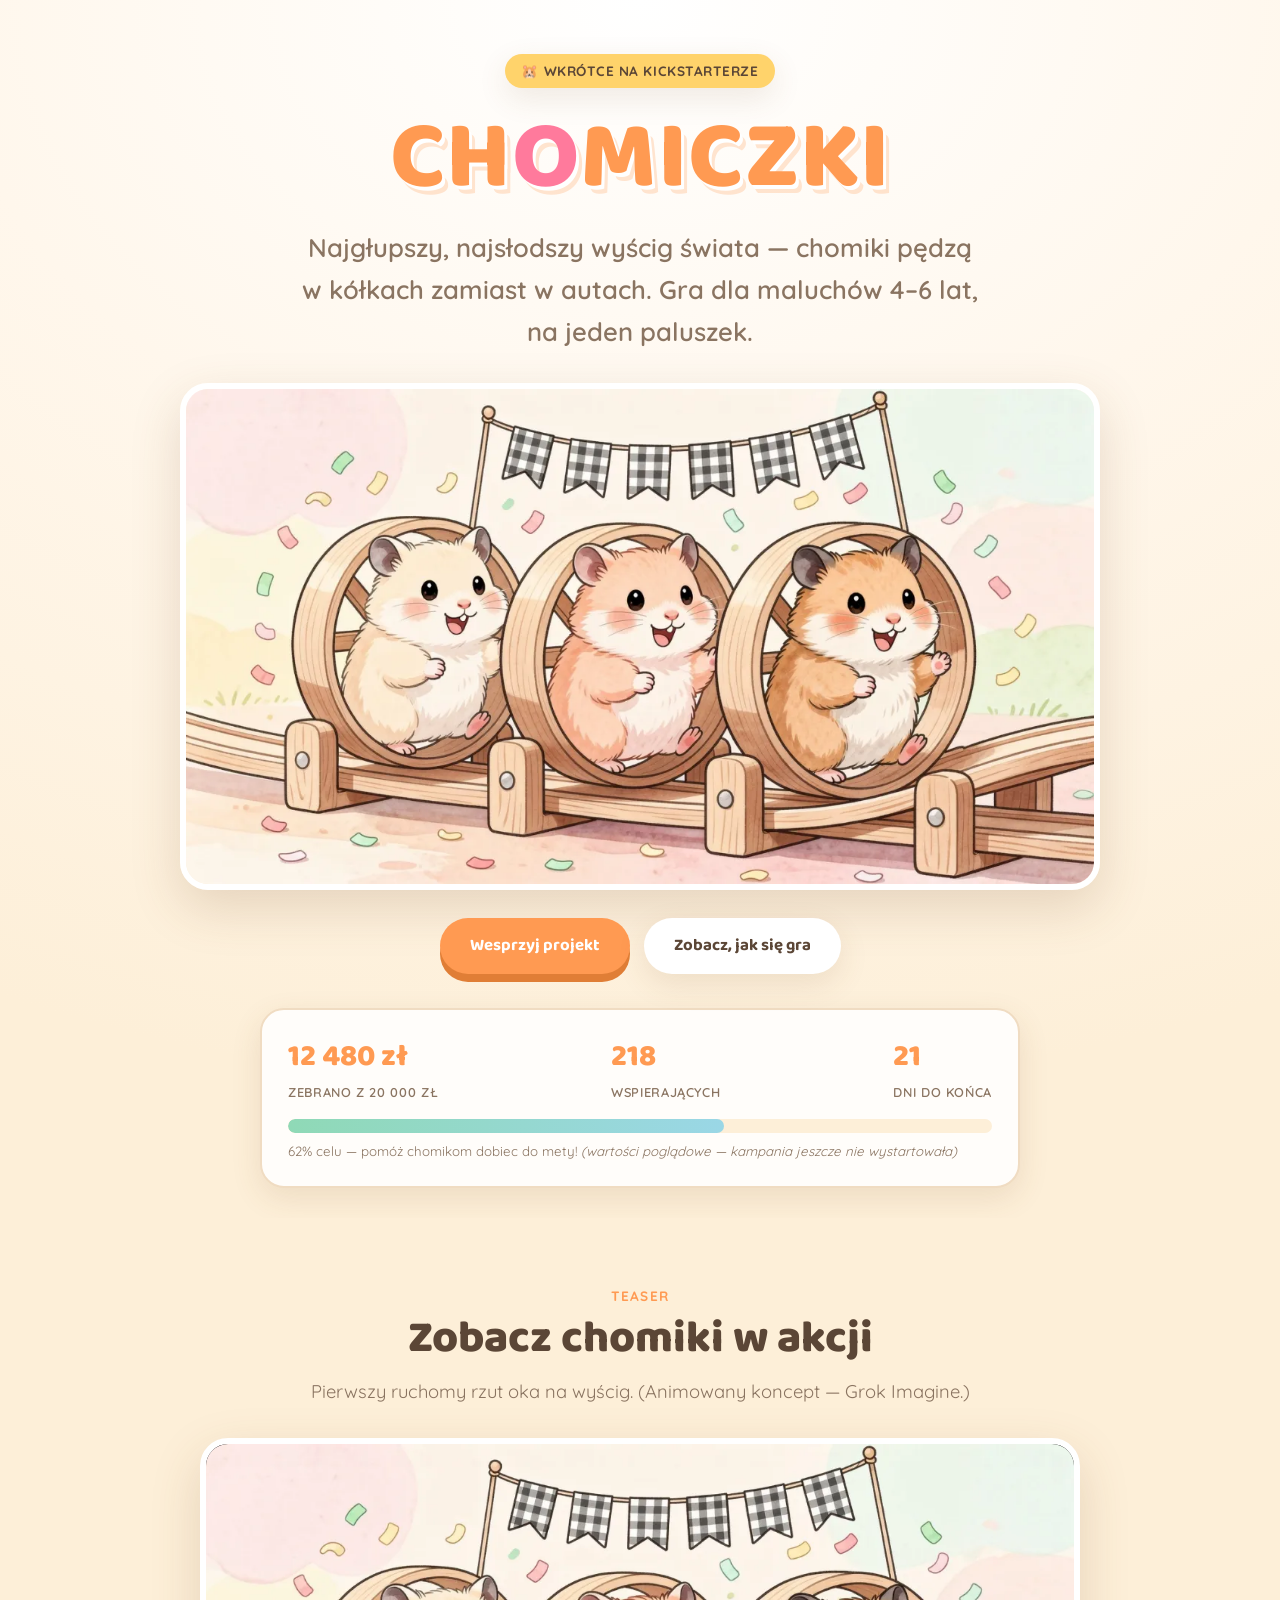
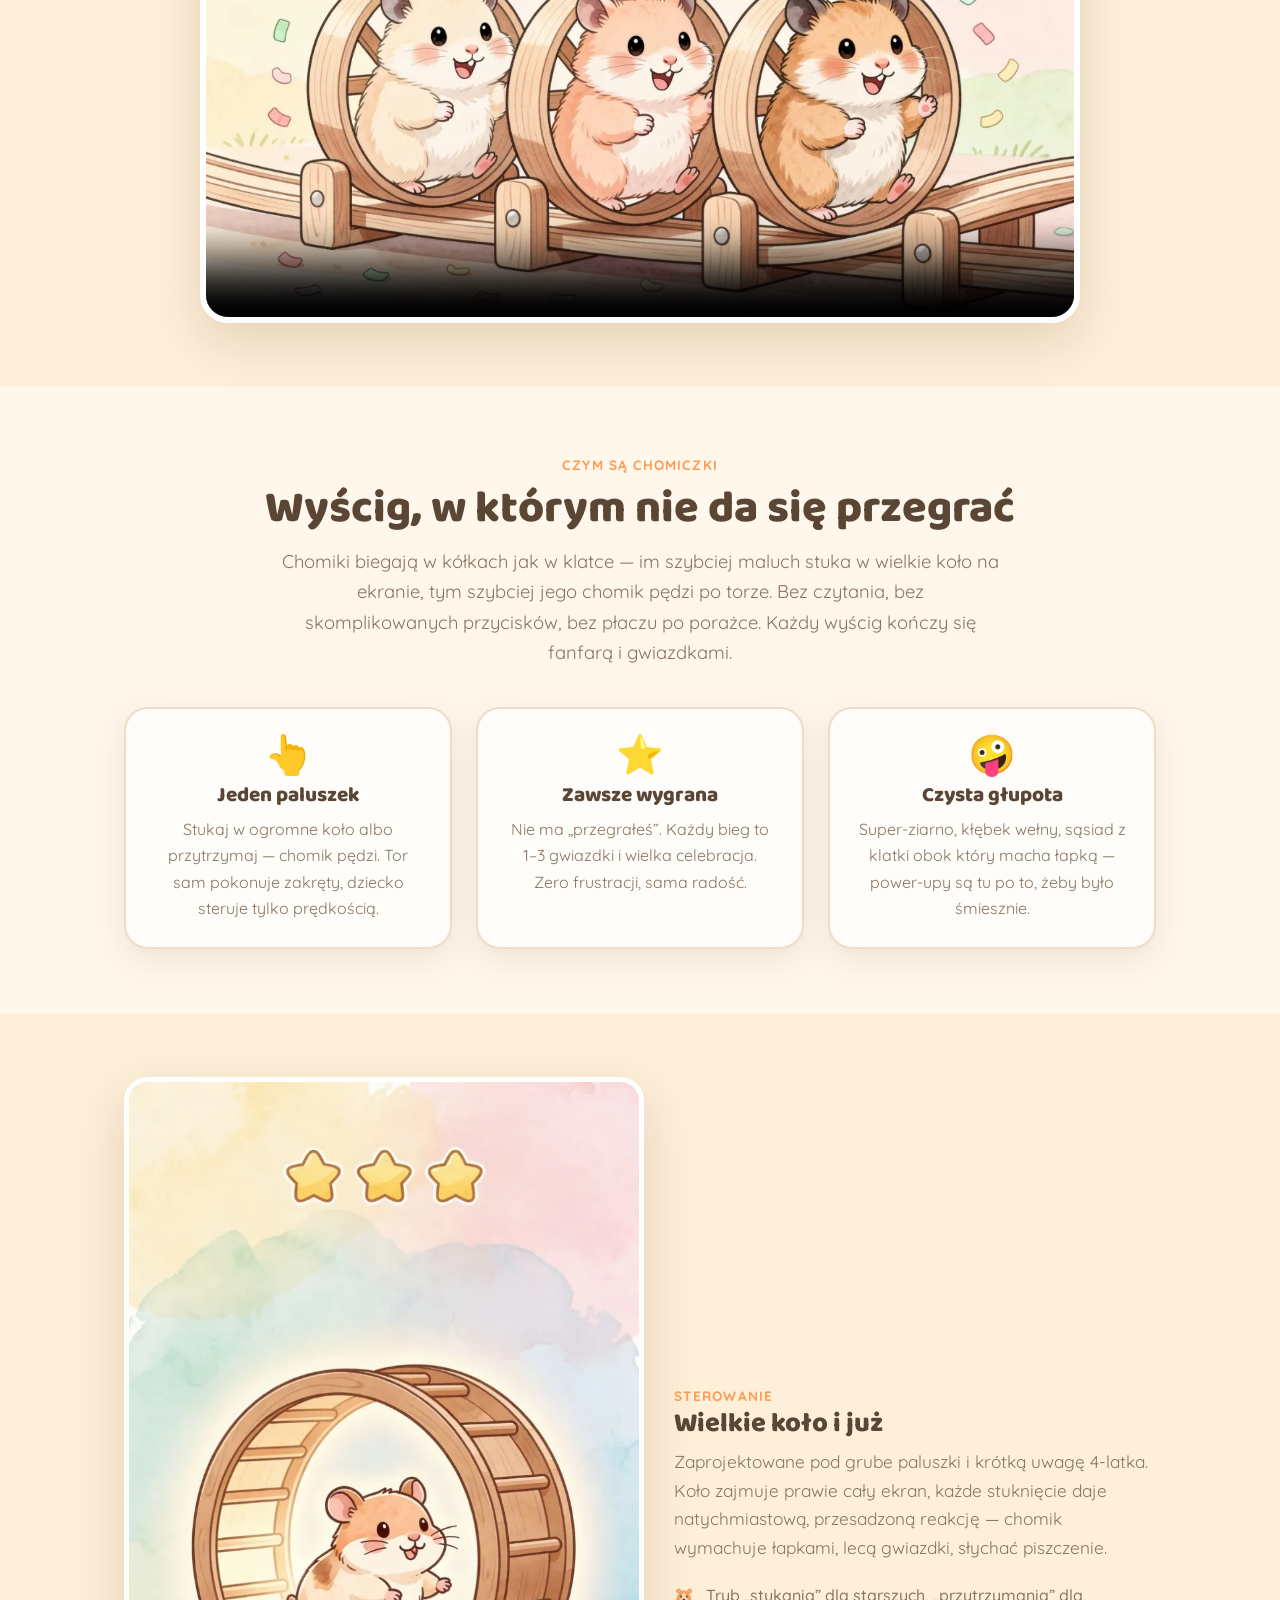
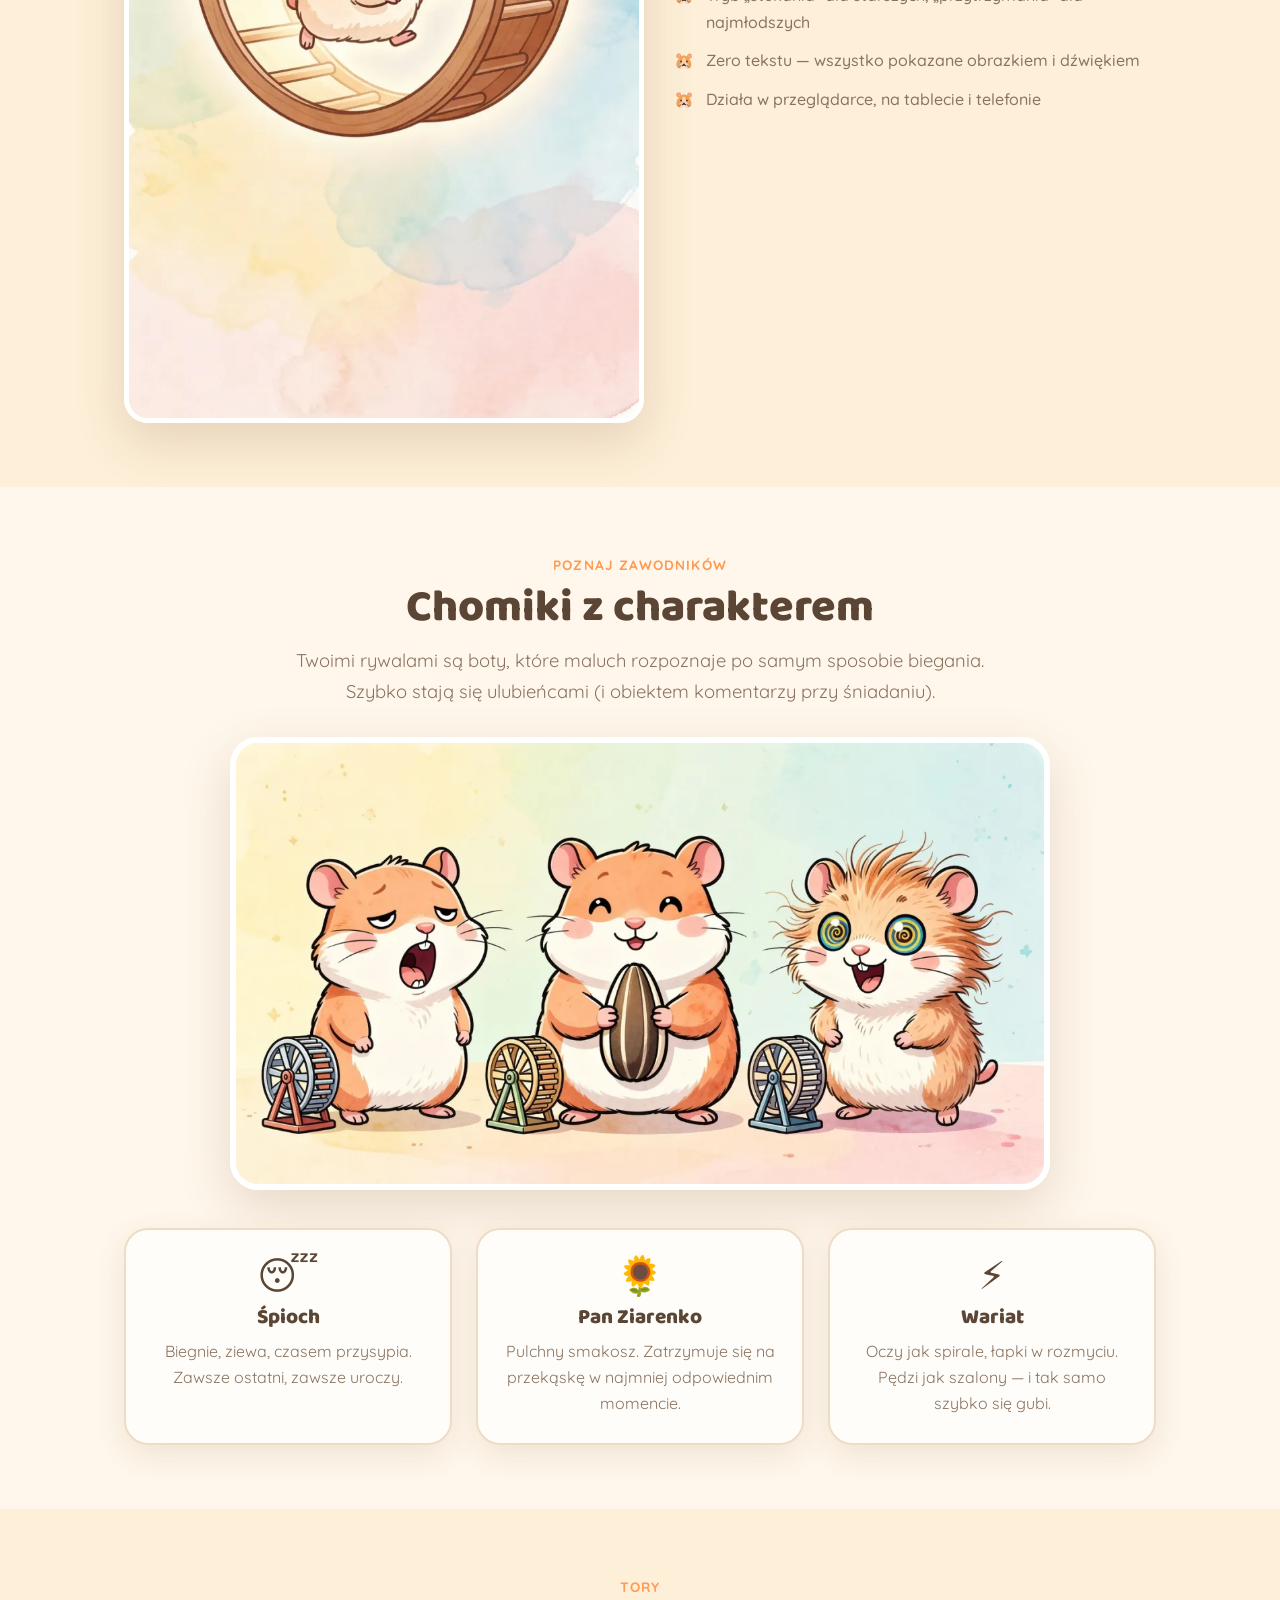
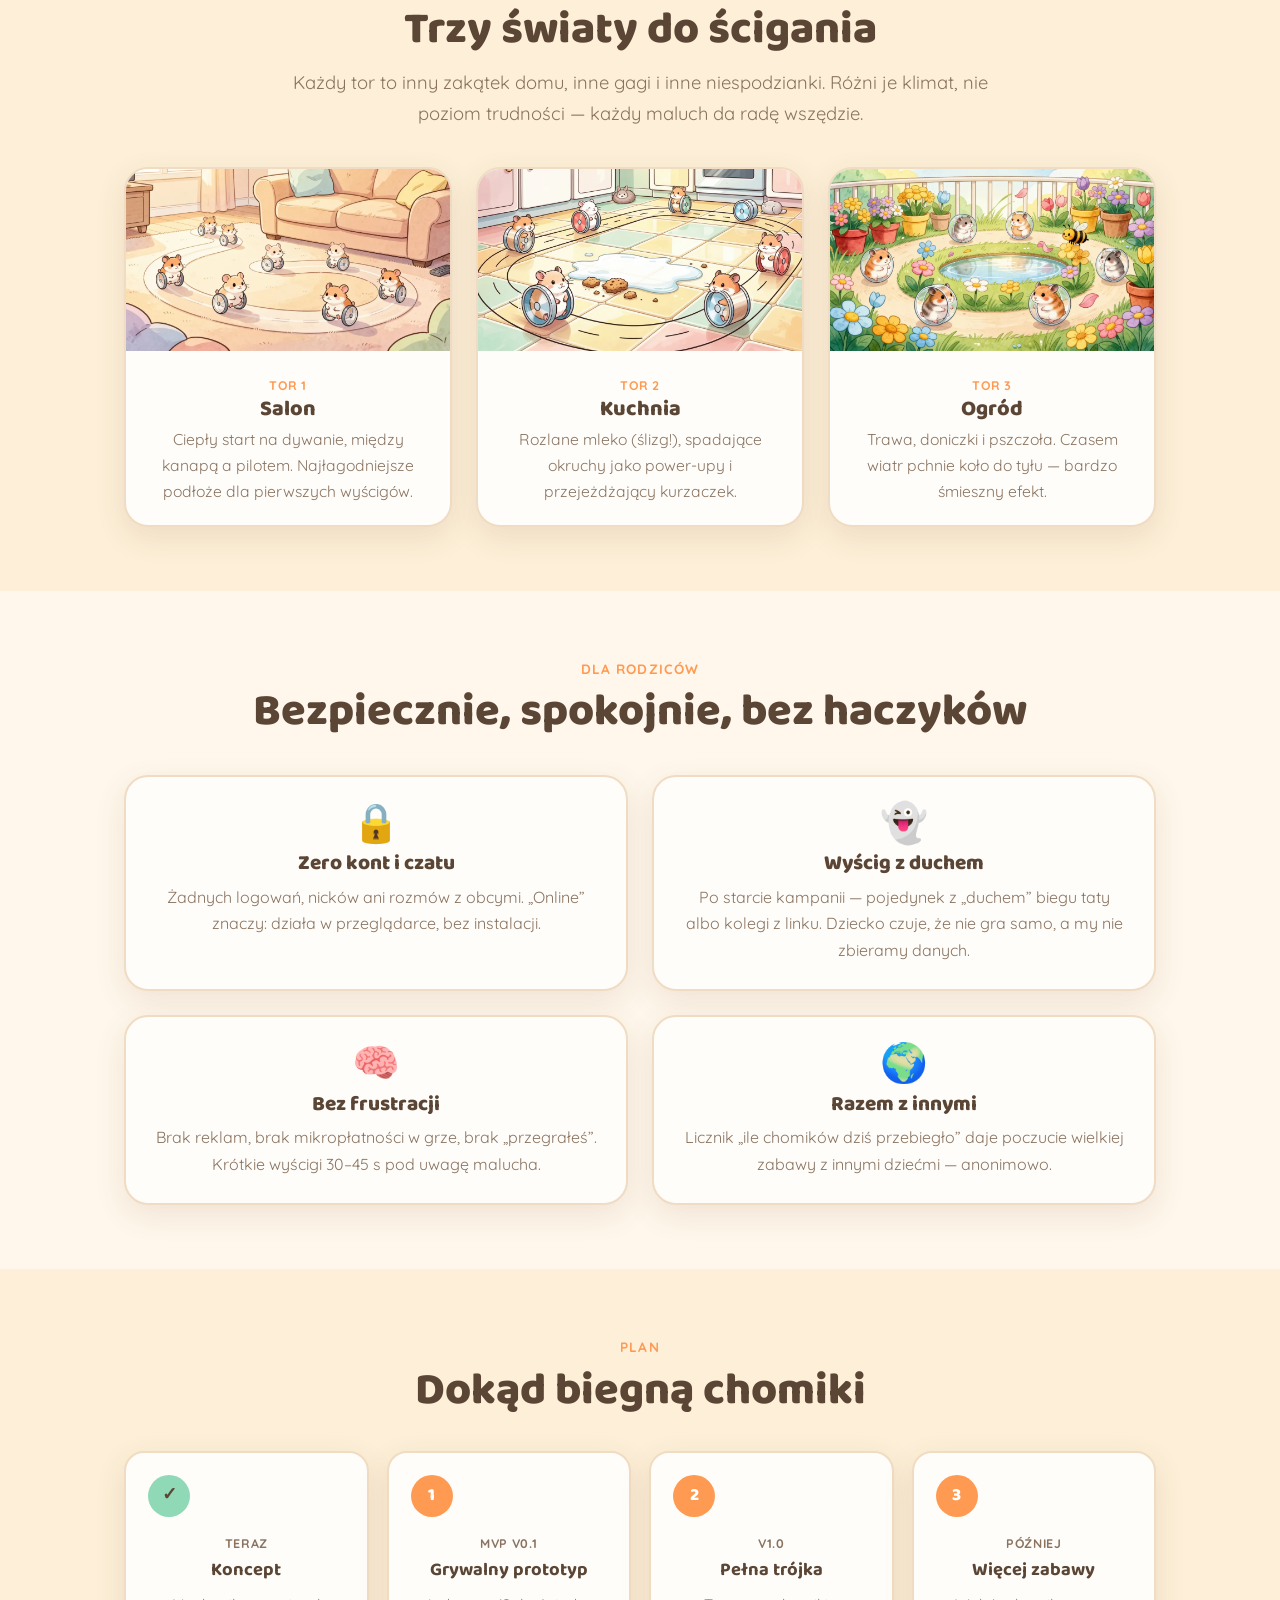
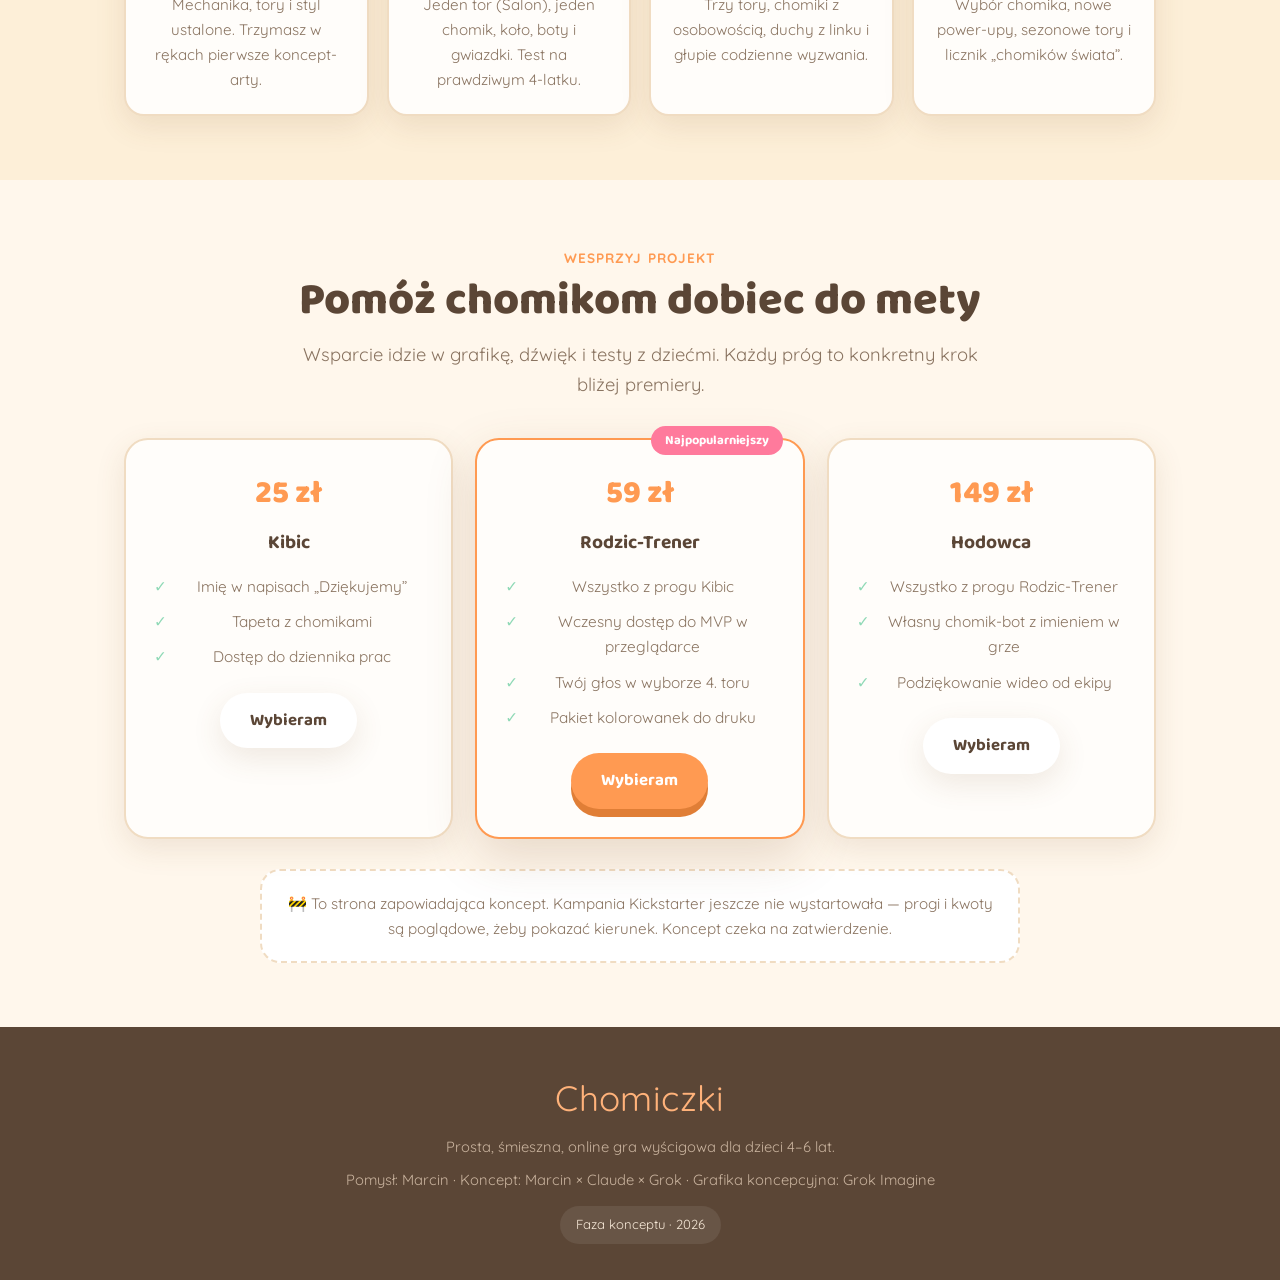
==== index.html @ 07d9b41e "Strona zapowiadajaca Chomiczki (koncept-arty + teaser) Co-Authored-By: Claude Opus 4.7 (1M context) " ====
<!DOCTYPE html>
<html lang="pl">
<head>
<meta charset="UTF-8">
<meta name="viewport" content="width=device-width, initial-scale=1.0">
<title>Chomiczki — wyścigowa gra dla maluchów</title>
<link rel="preconnect" href="https://fonts.googleapis.com">
<link rel="preconnect" href="https://fonts.gstatic.com" crossorigin>
<link href="https://fonts.googleapis.com/css2?family=Baloo+2:wght@400;600;700;800&family=Quicksand:wght@400;500;600;700&display=swap" rel="stylesheet">
<style>
  :root{
    --cream:#fff7ec; --cream-2:#fdefd8; --ink:#5b4636; --ink-soft:#8a7461;
    --peach:#ffb27a; --peach-d:#ff9a52; --berry:#ff7a9c; --mint:#8fd9b6;
    --sky:#9ad7e6; --sun:#ffd36b; --card:#fffdfa; --line:#f0dcc2;
    --shadow:0 10px 30px rgba(120,80,40,.12); --shadow-lg:0 18px 50px rgba(120,80,40,.18);
  }
  *{box-sizing:border-box;margin:0;padding:0}
  html{scroll-behavior:smooth}
  body{
    font-family:'Quicksand',system-ui,sans-serif; color:var(--ink);
    background:var(--cream); line-height:1.65; overflow-x:hidden;
  }
  h1,h2,h3,.display{font-family:'Baloo 2',cursive;line-height:1.1;font-weight:800}
  .wrap{max-width:1080px;margin:0 auto;padding:0 24px}
  .pill{display:inline-block;background:var(--sun);color:var(--ink);font-weight:700;
    padding:6px 16px;border-radius:999px;font-size:.85rem;letter-spacing:.04em;
    text-transform:uppercase;box-shadow:var(--shadow)}
  a{color:inherit}

  /* HERO */
  header.hero{
    background:radial-gradient(120% 90% at 50% 0%, #fff 0%, var(--cream) 45%, var(--cream-2) 100%);
    padding:54px 0 30px;text-align:center;position:relative;overflow:hidden;
  }
  .hero .pill{margin-bottom:18px}
  .logo{font-size:clamp(3rem,9vw,6rem);color:var(--peach-d);
    text-shadow:3px 4px 0 #fff,6px 8px 0 rgba(255,154,82,.25);letter-spacing:.01em}
  .logo .o{color:var(--berry)}
  .tagline{font-size:clamp(1.1rem,2.6vw,1.6rem);color:var(--ink-soft);
    font-weight:600;max-width:680px;margin:14px auto 0}
  .hero-art{margin:30px auto 0;max-width:920px;width:100%;border-radius:28px;
    box-shadow:var(--shadow-lg);display:block;border:6px solid #fff}
  .cta-row{display:flex;gap:14px;justify-content:center;flex-wrap:wrap;margin-top:28px}
  .btn{font-family:'Baloo 2';font-weight:700;font-size:1.05rem;border:none;cursor:pointer;
    padding:14px 30px;border-radius:999px;text-decoration:none;display:inline-block;
    transition:transform .15s ease, box-shadow .15s ease}
  .btn:hover{transform:translateY(-3px)}
  .btn-primary{background:var(--peach-d);color:#fff;box-shadow:0 8px 0 #e07e36}
  .btn-primary:hover{box-shadow:0 11px 0 #e07e36}
  .btn-ghost{background:#fff;color:var(--ink);box-shadow:var(--shadow)}

  /* funding bar (kickstarter flavour) */
  .fund{background:var(--card);border:2px solid var(--line);border-radius:24px;
    max-width:760px;margin:34px auto 0;padding:22px 26px;box-shadow:var(--shadow);text-align:left}
  .fund .nums{display:flex;gap:26px;flex-wrap:wrap;justify-content:space-between;align-items:flex-end}
  .fund .big{font-family:'Baloo 2';font-size:1.9rem;font-weight:800;color:var(--peach-d)}
  .fund .lab{font-size:.8rem;color:var(--ink-soft);text-transform:uppercase;letter-spacing:.05em;font-weight:600}
  .bar{height:14px;background:var(--cream-2);border-radius:999px;margin:16px 0 4px;overflow:hidden}
  .bar > i{display:block;height:100%;width:62%;border-radius:999px;
    background:linear-gradient(90deg,var(--mint),var(--sky))}
  .fund small{color:var(--ink-soft)}

  /* SECTIONS */
  section{padding:64px 0}
  section.alt{background:var(--cream-2)}
  .eyebrow{color:var(--peach-d);font-weight:700;text-transform:uppercase;letter-spacing:.08em;font-size:.85rem}
  h2{font-size:clamp(1.8rem,4vw,2.8rem);margin:6px 0 14px}
  .lead{font-size:1.15rem;color:var(--ink-soft);max-width:720px}
  .center{text-align:center}.center .lead{margin:0 auto}

  .grid{display:grid;gap:24px;margin-top:38px}
  .g3{grid-template-columns:repeat(3,1fr)}
  .g2{grid-template-columns:repeat(2,1fr)}
  @media(max-width:820px){.g3,.g2{grid-template-columns:1fr}}

  .card{background:var(--card);border:2px solid var(--line);border-radius:24px;
    padding:26px;box-shadow:var(--shadow);transition:transform .18s ease}
  .card:hover{transform:translateY(-5px)}
  .card .ico{font-size:2.4rem;line-height:1}
  .card h3{font-size:1.3rem;margin:12px 0 8px}
  .card p{color:var(--ink-soft);font-size:1rem}

  .feat{display:flex;gap:30px;align-items:center;flex-wrap:wrap}
  .feat.rev{flex-direction:row-reverse}
  .feat .txt{flex:1 1 320px}
  .feat img{flex:1 1 380px;width:100%;max-width:520px;border-radius:24px;
    box-shadow:var(--shadow-lg);border:5px solid #fff}
  .feat h3{font-size:1.7rem;margin-bottom:10px}
  .feat p{color:var(--ink-soft);font-size:1.08rem}
  ul.ticks{list-style:none;margin-top:14px}
  ul.ticks li{padding:6px 0 6px 32px;position:relative;color:var(--ink-soft);font-weight:500}
  ul.ticks li::before{content:"🐹";position:absolute;left:0;top:6px}

  /* tracks */
  .track{background:var(--card);border:2px solid var(--line);border-radius:24px;overflow:hidden;
    box-shadow:var(--shadow);transition:transform .18s ease}
  .track:hover{transform:translateY(-5px)}
  .track img{width:100%;aspect-ratio:16/9;object-fit:cover;display:block}
  .track .body{padding:20px 22px}
  .track h3{font-size:1.35rem;margin-bottom:6px}
  .track p{color:var(--ink-soft);font-size:.98rem}
  .track .tag{font-size:.78rem;font-weight:700;color:var(--peach-d);text-transform:uppercase;letter-spacing:.05em}

  /* roadmap */
  .road{display:grid;gap:18px;margin-top:36px;grid-template-columns:repeat(4,1fr)}
  @media(max-width:820px){.road{grid-template-columns:1fr}}
  .step{background:var(--card);border:2px solid var(--line);border-radius:20px;padding:22px;box-shadow:var(--shadow)}
  .step .n{font-family:'Baloo 2';font-weight:800;font-size:1.1rem;color:#fff;background:var(--peach-d);
    width:42px;height:42px;border-radius:50%;display:grid;place-items:center;margin-bottom:12px}
  .step.now .n{background:var(--mint);color:var(--ink)}
  .step h4{font-family:'Baloo 2';font-size:1.15rem;margin-bottom:6px}
  .step p{color:var(--ink-soft);font-size:.95rem}
  .step .when{font-size:.78rem;font-weight:700;text-transform:uppercase;letter-spacing:.05em;color:var(--ink-soft)}

  /* tiers */
  .tiers{display:grid;gap:22px;grid-template-columns:repeat(3,1fr);margin-top:38px}
  @media(max-width:820px){.tiers{grid-template-columns:1fr}}
  .tier{background:var(--card);border:2px solid var(--line);border-radius:24px;padding:28px;box-shadow:var(--shadow);position:relative}
  .tier.fav{border-color:var(--peach-d);box-shadow:var(--shadow-lg)}
  .tier .ribbon{position:absolute;top:-14px;right:20px;background:var(--berry);color:#fff;
    font-family:'Baloo 2';font-weight:700;padding:4px 14px;border-radius:999px;font-size:.8rem}
  .tier .price{font-family:'Baloo 2';font-size:2rem;font-weight:800;color:var(--peach-d)}
  .tier h4{font-family:'Baloo 2';font-size:1.2rem;margin:6px 0 10px}
  .tier ul{list-style:none;margin-bottom:18px}
  .tier li{padding:5px 0 5px 26px;position:relative;color:var(--ink-soft);font-size:.96rem}
  .tier li::before{content:"✓";position:absolute;left:0;color:var(--mint);font-weight:800}

  .note{background:#fff;border:2px dashed var(--line);border-radius:20px;padding:20px 24px;
    color:var(--ink-soft);max-width:760px;margin:30px auto 0;font-size:.95rem;text-align:center}

  footer{background:var(--ink);color:#f7e9d8;text-align:center;padding:42px 0 36px}
  footer .logo{font-size:2.2rem;color:var(--peach);text-shadow:none}
  footer p{color:#c9b39e;margin-top:8px;font-size:.92rem}
  .badge{display:inline-block;margin-top:14px;background:rgba(255,255,255,.08);
    padding:8px 16px;border-radius:999px;font-size:.82rem}
</style>
</head>
<body>

<header class="hero">
  <div class="wrap">
    <span class="pill">🐹 Wkrótce na Kickstarterze</span>
    <h1 class="logo">CH<span class="o">O</span>MICZKI</h1>
    <p class="tagline">Najgłupszy, najsłodszy wyścig świata — chomiki pędzą w kółkach zamiast w autach. Gra dla maluchów 4–6 lat, na jeden paluszek.</p>
    <img class="hero-art" src="art/hero.webp" alt="Trzy chomiki na starcie wyścigu w kołkach">
    <div class="cta-row">
      <a class="btn btn-primary" href="#wesprzyj">Wesprzyj projekt</a>
      <a class="btn btn-ghost" href="#gra">Zobacz, jak się gra</a>
    </div>

    <div class="fund">
      <div class="nums">
        <div><div class="big">12 480 zł</div><div class="lab">zebrano z 20 000 zł</div></div>
        <div><div class="big">218</div><div class="lab">wspierających</div></div>
        <div><div class="big">21</div><div class="lab">dni do końca</div></div>
      </div>
      <div class="bar"><i></i></div>
      <small>62% celu — pomóż chomikom dobiec do mety! <em>(wartości poglądowe — kampania jeszcze nie wystartowała)</em></small>
    </div>
  </div>
</header>

<section class="alt center" id="teaser">
  <div class="wrap">
    <span class="eyebrow">Teaser</span>
    <h2>Zobacz chomiki w akcji</h2>
    <p class="lead" style="margin-bottom:28px">Pierwszy ruchomy rzut oka na wyścig. (Animowany koncept — Grok Imagine.)</p>
    <video class="hero-art" style="max-width:880px;padding:0;background:#000" src="art/teaser.mp4" poster="art/hero.webp" autoplay muted loop playsinline controls></video>
  </div>
</section>

<section id="gra" class="center">
  <div class="wrap">
    <span class="eyebrow">Czym są Chomiczki</span>
    <h2>Wyścig, w którym nie da się przegrać</h2>
    <p class="lead">Chomiki biegają w kółkach jak w klatce — im szybciej maluch stuka w wielkie koło na ekranie, tym szybciej jego chomik pędzi po torze. Bez czytania, bez skomplikowanych przycisków, bez płaczu po porażce. Każdy wyścig kończy się fanfarą i gwiazdkami.</p>
    <div class="grid g3">
      <div class="card"><div class="ico">👆</div><h3>Jeden paluszek</h3><p>Stukaj w ogromne koło albo przytrzymaj — chomik pędzi. Tor sam pokonuje zakręty, dziecko steruje tylko prędkością.</p></div>
      <div class="card"><div class="ico">⭐</div><h3>Zawsze wygrana</h3><p>Nie ma „przegrałeś”. Każdy bieg to 1–3 gwiazdki i wielka celebracja. Zero frustracji, sama radość.</p></div>
      <div class="card"><div class="ico">🤪</div><h3>Czysta głupota</h3><p>Super-ziarno, kłębek wełny, sąsiad z klatki obok który macha łapką — power-upy są tu po to, żeby było śmiesznie.</p></div>
    </div>
  </div>
</section>

<section class="alt">
  <div class="wrap">
    <div class="feat">
      <img src="art/ui-wheel.webp" alt="Ekran gry z wielkim kołem chomika">
      <div class="txt">
        <span class="eyebrow">Sterowanie</span>
        <h3>Wielkie koło i już</h3>
        <p>Zaprojektowane pod grube paluszki i krótką uwagę 4-latka. Koło zajmuje prawie cały ekran, każde stuknięcie daje natychmiastową, przesadzoną reakcję — chomik wymachuje łapkami, lecą gwiazdki, słychać piszczenie.</p>
        <ul class="ticks">
          <li>Tryb „stukania” dla starszych, „przytrzymania” dla najmłodszych</li>
          <li>Zero tekstu — wszystko pokazane obrazkiem i dźwiękiem</li>
          <li>Działa w przeglądarce, na tablecie i telefonie</li>
        </ul>
      </div>
    </div>
  </div>
</section>

<section class="center">
  <div class="wrap">
    <span class="eyebrow">Poznaj zawodników</span>
    <h2>Chomiki z charakterem</h2>
    <p class="lead">Twoimi rywalami są boty, które maluch rozpoznaje po samym sposobie biegania. Szybko stają się ulubieńcami (i obiektem komentarzy przy śniadaniu).</p>
    <img class="hero-art" src="art/trio.webp" alt="Trzy chomiki o różnych osobowościach" style="max-width:820px">
    <div class="grid g3">
      <div class="card"><div class="ico">😴</div><h3>Śpioch</h3><p>Biegnie, ziewa, czasem przysypia. Zawsze ostatni, zawsze uroczy.</p></div>
      <div class="card"><div class="ico">🌻</div><h3>Pan Ziarenko</h3><p>Pulchny smakosz. Zatrzymuje się na przekąskę w najmniej odpowiednim momencie.</p></div>
      <div class="card"><div class="ico">⚡</div><h3>Wariat</h3><p>Oczy jak spirale, łapki w rozmyciu. Pędzi jak szalony — i tak samo szybko się gubi.</p></div>
    </div>
  </div>
</section>

<section class="alt">
  <div class="wrap center">
    <span class="eyebrow">Tory</span>
    <h2>Trzy światy do ścigania</h2>
    <p class="lead">Każdy tor to inny zakątek domu, inne gagi i inne niespodzianki. Różni je klimat, nie poziom trudności — każdy maluch da radę wszędzie.</p>
    <div class="grid g3">
      <div class="track"><img src="art/track-salon.webp" alt="Tor Salon">
        <div class="body"><span class="tag">Tor 1</span><h3>Salon</h3><p>Ciepły start na dywanie, między kanapą a pilotem. Najłagodniejsze podłoże dla pierwszych wyścigów.</p></div></div>
      <div class="track"><img src="art/track-kuchnia.webp" alt="Tor Kuchnia">
        <div class="body"><span class="tag">Tor 2</span><h3>Kuchnia</h3><p>Rozlane mleko (ślizg!), spadające okruchy jako power-upy i przejeżdżający kurzaczek.</p></div></div>
      <div class="track"><img src="art/track-ogrod.webp" alt="Tor Ogród">
        <div class="body"><span class="tag">Tor 3</span><h3>Ogród</h3><p>Trawa, doniczki i pszczoła. Czasem wiatr pchnie koło do tyłu — bardzo śmieszny efekt.</p></div></div>
    </div>
  </div>
</section>

<section id="rodzice" class="center">
  <div class="wrap">
    <span class="eyebrow">Dla rodziców</span>
    <h2>Bezpiecznie, spokojnie, bez haczyków</h2>
    <div class="grid g2">
      <div class="card"><div class="ico">🔒</div><h3>Zero kont i czatu</h3><p>Żadnych logowań, nicków ani rozmów z obcymi. „Online” znaczy: działa w przeglądarce, bez instalacji.</p></div>
      <div class="card"><div class="ico">👻</div><h3>Wyścig z duchem</h3><p>Po starcie kampanii — pojedynek z „duchem” biegu taty albo kolegi z linku. Dziecko czuje, że nie gra samo, a my nie zbieramy danych.</p></div>
      <div class="card"><div class="ico">🧠</div><h3>Bez frustracji</h3><p>Brak reklam, brak mikropłatności w grze, brak „przegrałeś”. Krótkie wyścigi 30–45 s pod uwagę malucha.</p></div>
      <div class="card"><div class="ico">🌍</div><h3>Razem z innymi</h3><p>Licznik „ile chomików dziś przebiegło” daje poczucie wielkiej zabawy z innymi dziećmi — anonimowo.</p></div>
    </div>
  </div>
</section>

<section class="alt center">
  <div class="wrap">
    <span class="eyebrow">Plan</span>
    <h2>Dokąd biegną chomiki</h2>
    <div class="road">
      <div class="step now"><div class="n">✓</div><span class="when">Teraz</span><h4>Koncept</h4><p>Mechanika, tory i styl ustalone. Trzymasz w rękach pierwsze koncept-arty.</p></div>
      <div class="step"><div class="n">1</div><span class="when">MVP v0.1</span><h4>Grywalny prototyp</h4><p>Jeden tor (Salon), jeden chomik, koło, boty i gwiazdki. Test na prawdziwym 4-latku.</p></div>
      <div class="step"><div class="n">2</div><span class="when">v1.0</span><h4>Pełna trójka</h4><p>Trzy tory, chomiki z osobowością, duchy z linku i głupie codzienne wyzwania.</p></div>
      <div class="step"><div class="n">3</div><span class="when">Później</span><h4>Więcej zabawy</h4><p>Wybór chomika, nowe power-upy, sezonowe tory i licznik „chomików świata”.</p></div>
    </div>
  </div>
</section>

<section id="wesprzyj" class="center">
  <div class="wrap">
    <span class="eyebrow">Wesprzyj projekt</span>
    <h2>Pomóż chomikom dobiec do mety</h2>
    <p class="lead">Wsparcie idzie w grafikę, dźwięk i testy z dziećmi. Każdy próg to konkretny krok bliżej premiery.</p>
    <div class="tiers">
      <div class="tier">
        <div class="price">25 zł</div><h4>Kibic</h4>
        <ul><li>Imię w napisach „Dziękujemy”</li><li>Tapeta z chomikami</li><li>Dostęp do dziennika prac</li></ul>
        <a class="btn btn-ghost" href="#">Wybieram</a>
      </div>
      <div class="tier fav">
        <div class="ribbon">Najpopularniejszy</div>
        <div class="price">59 zł</div><h4>Rodzic-Trener</h4>
        <ul><li>Wszystko z progu Kibic</li><li>Wczesny dostęp do MVP w przeglądarce</li><li>Twój głos w wyborze 4. toru</li><li>Pakiet kolorowanek do druku</li></ul>
        <a class="btn btn-primary" href="#">Wybieram</a>
      </div>
      <div class="tier">
        <div class="price">149 zł</div><h4>Hodowca</h4>
        <ul><li>Wszystko z progu Rodzic-Trener</li><li>Własny chomik-bot z imieniem w grze</li><li>Podziękowanie wideo od ekipy</li></ul>
        <a class="btn btn-ghost" href="#">Wybieram</a>
      </div>
    </div>
    <div class="note">🚧 To strona zapowiadająca koncept. Kampania Kickstarter jeszcze nie wystartowała — progi i kwoty są poglądowe, żeby pokazać kierunek. Koncept czeka na zatwierdzenie.</div>
  </div>
</section>

<footer>
  <div class="wrap">
    <div class="logo">Chomiczki</div>
    <p>Prosta, śmieszna, online gra wyścigowa dla dzieci 4–6 lat.</p>
    <p>Pomysł: Marcin · Koncept: Marcin × Claude × Grok · Grafika koncepcyjna: Grok Imagine</p>
    <div class="badge">Faza konceptu · 2026</div>
  </div>
</footer>

</body>
</html>
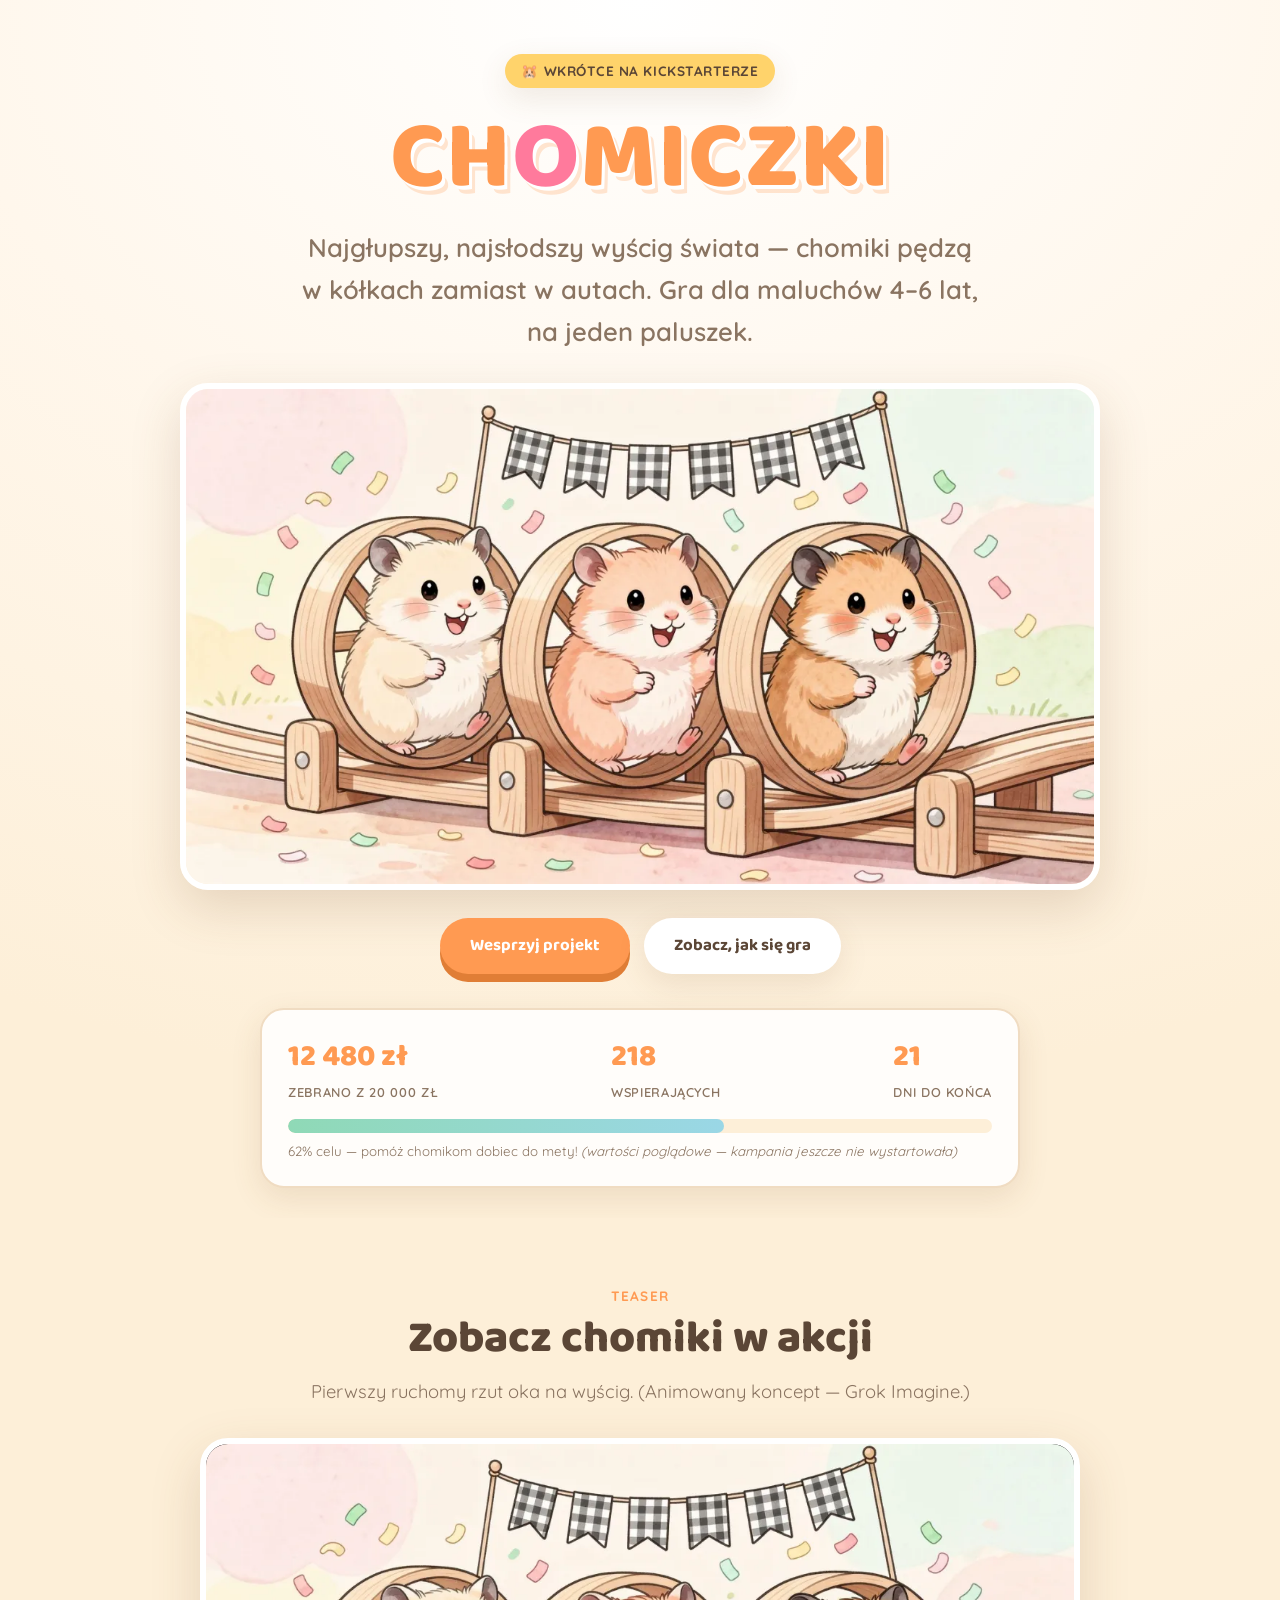
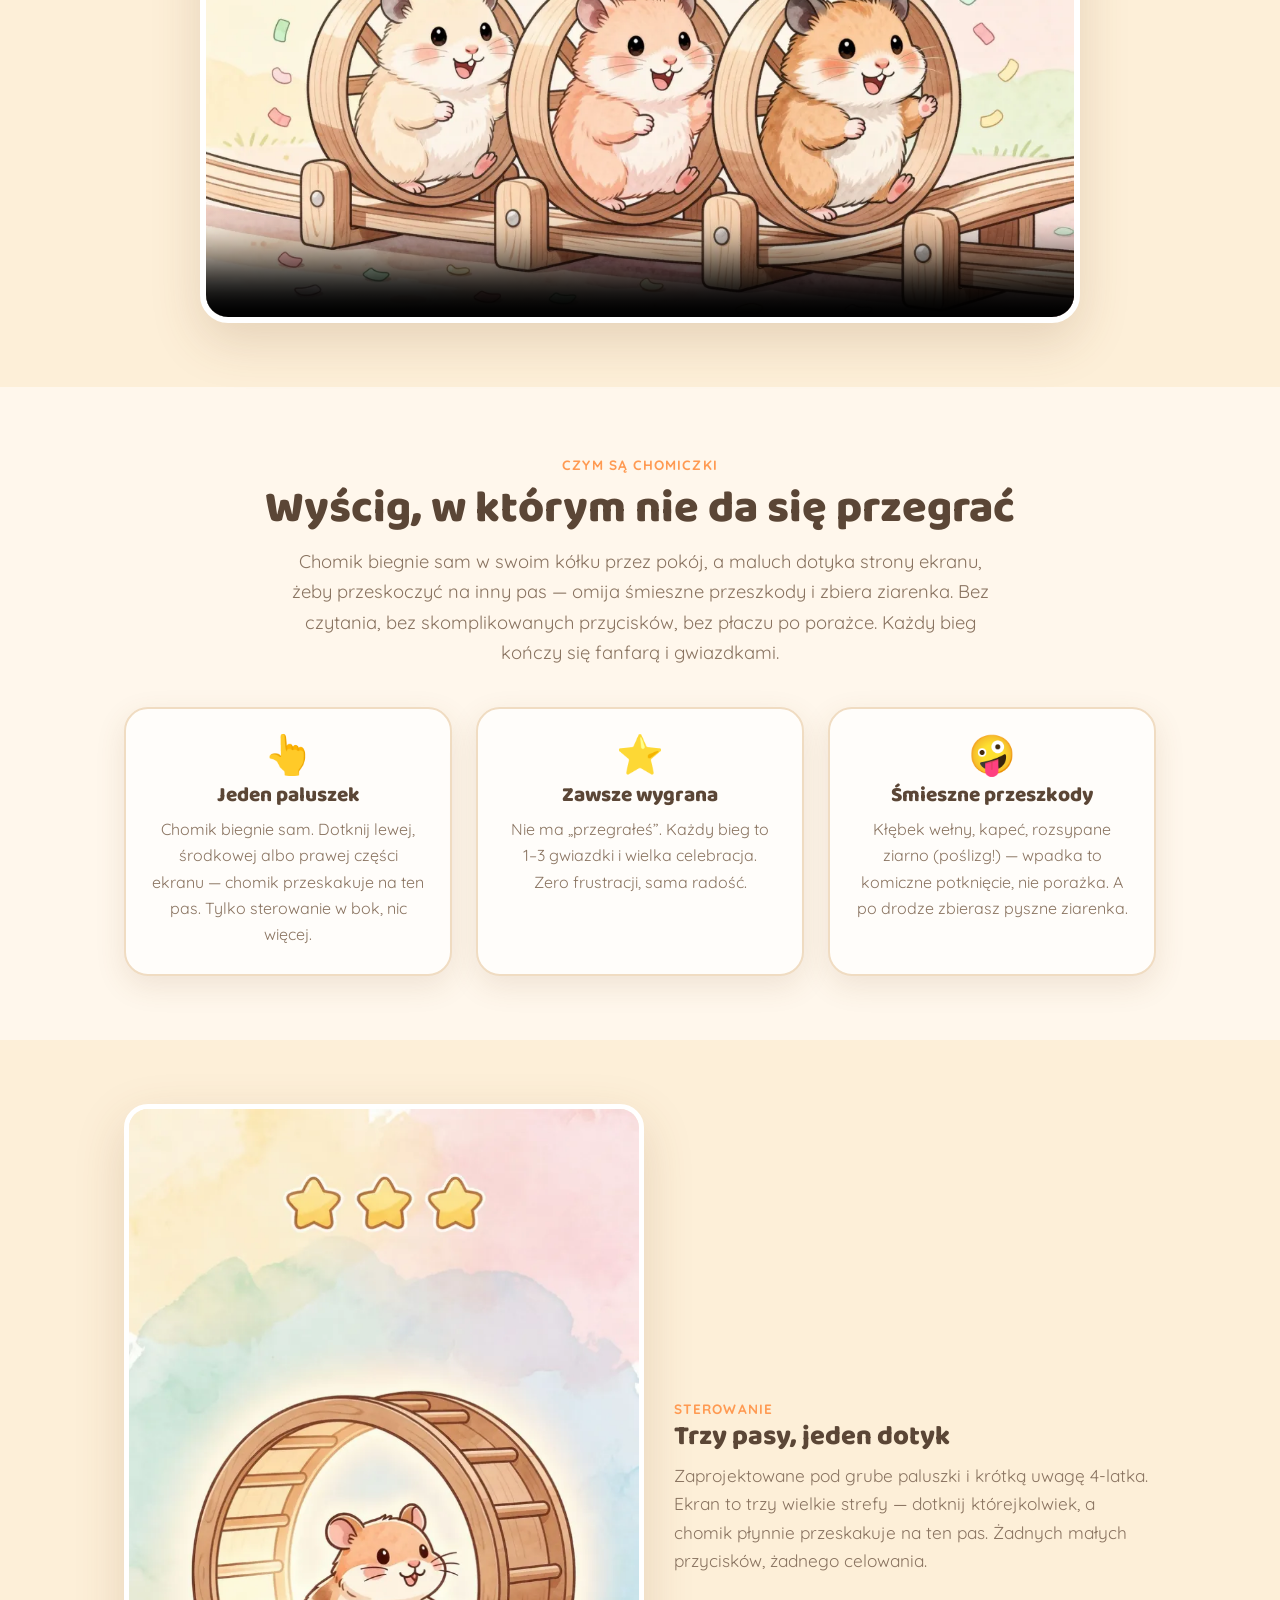
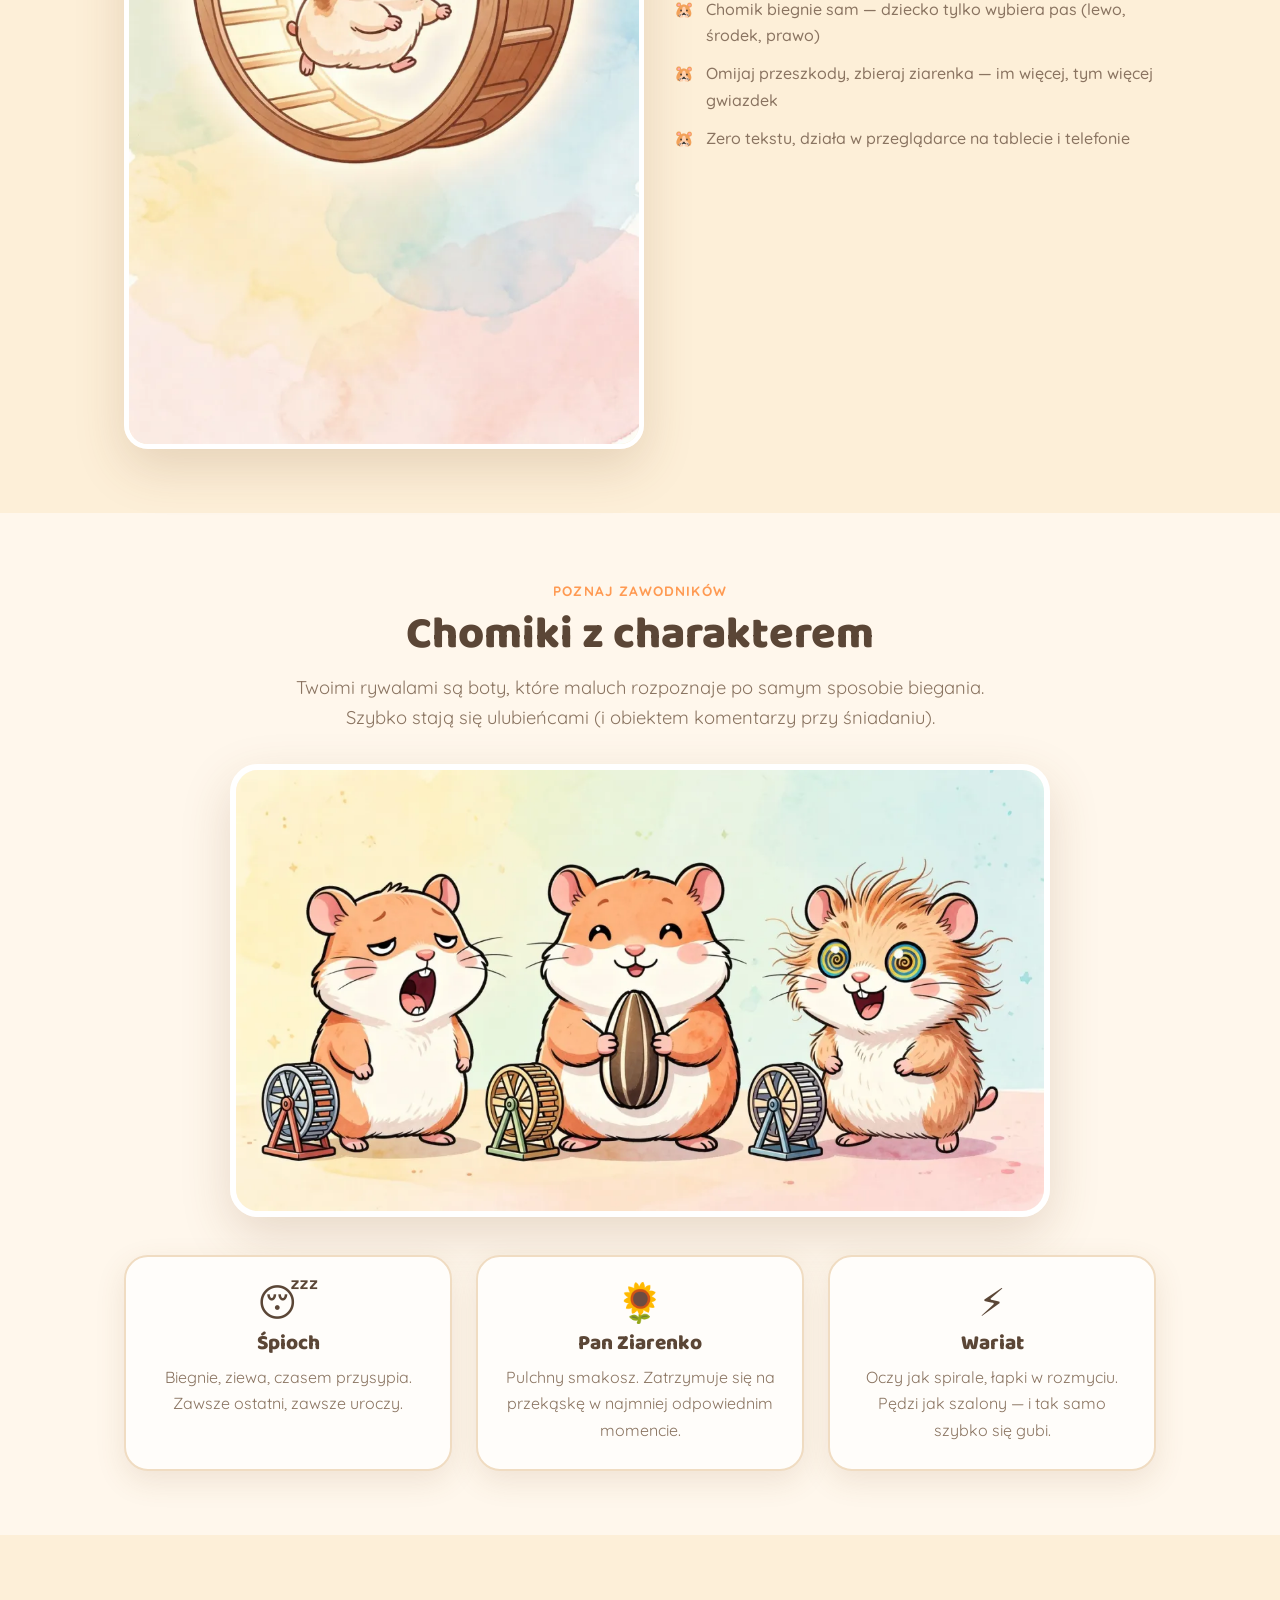
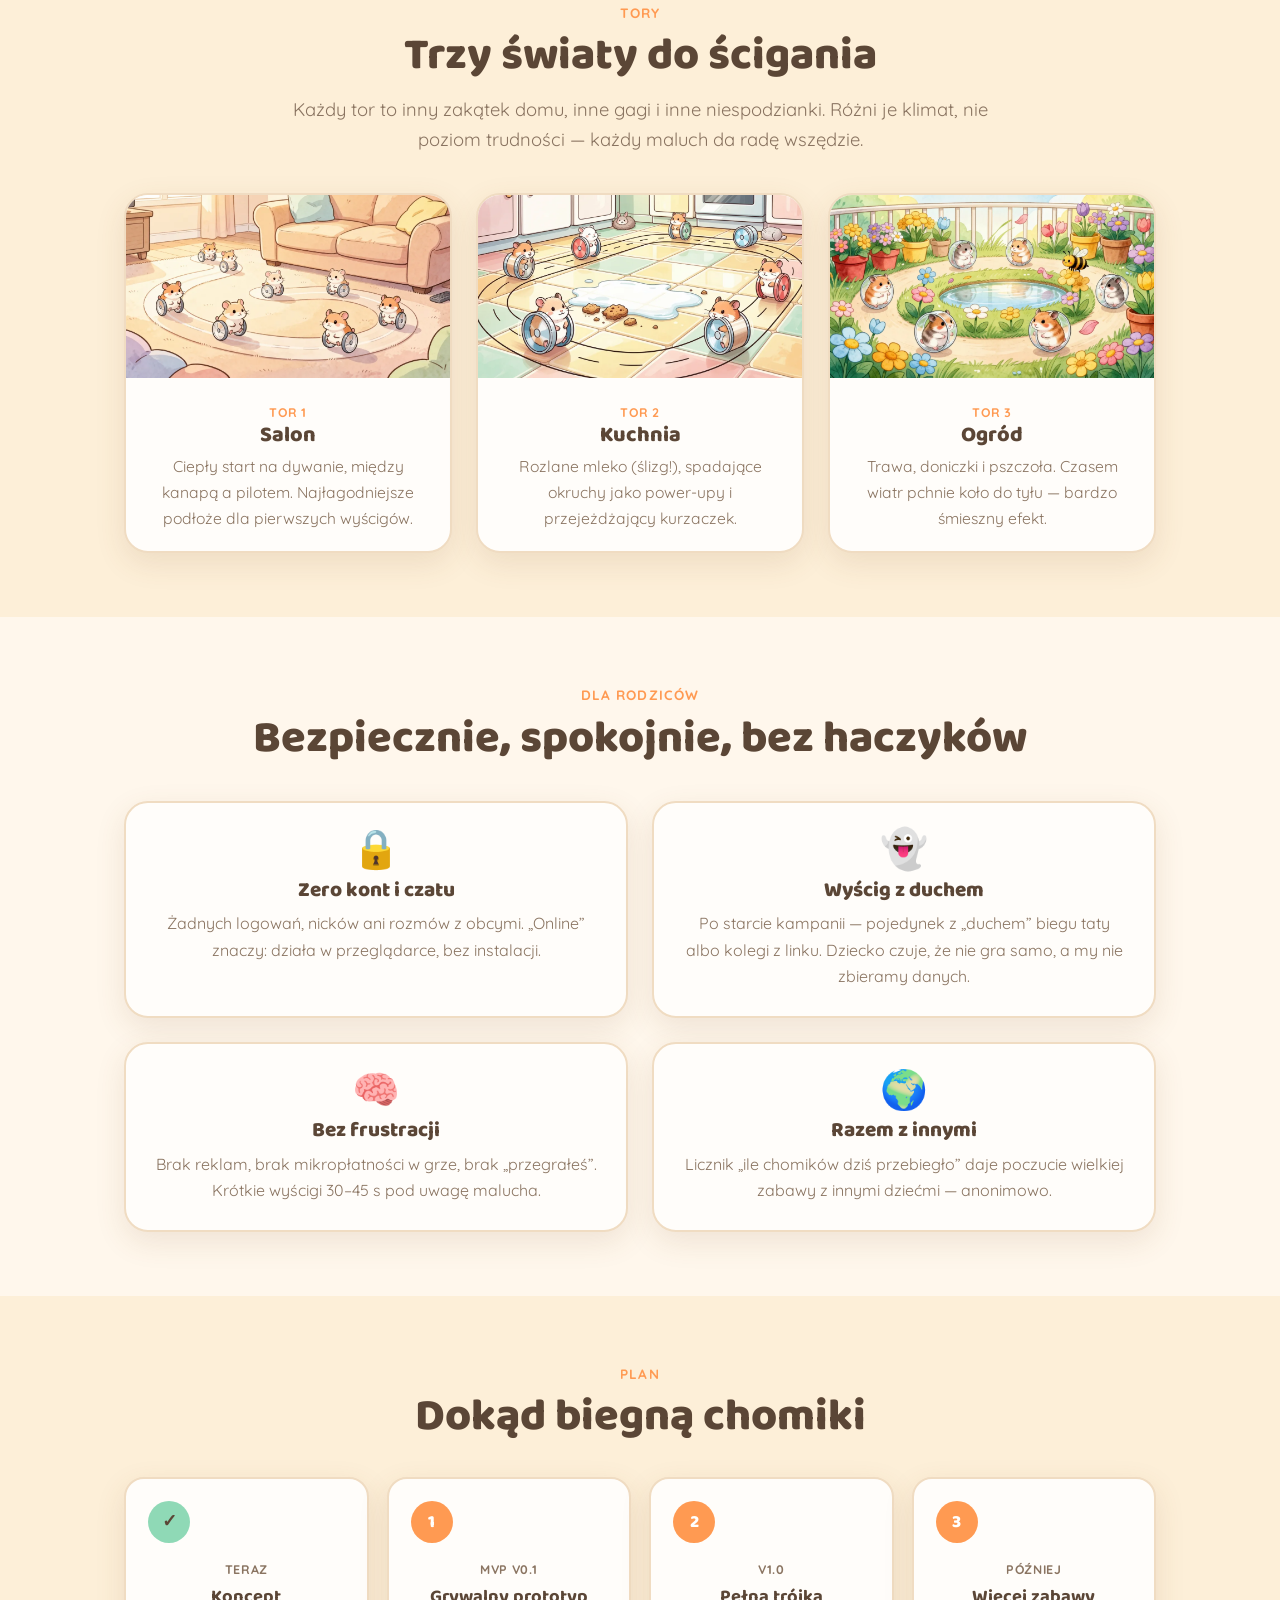
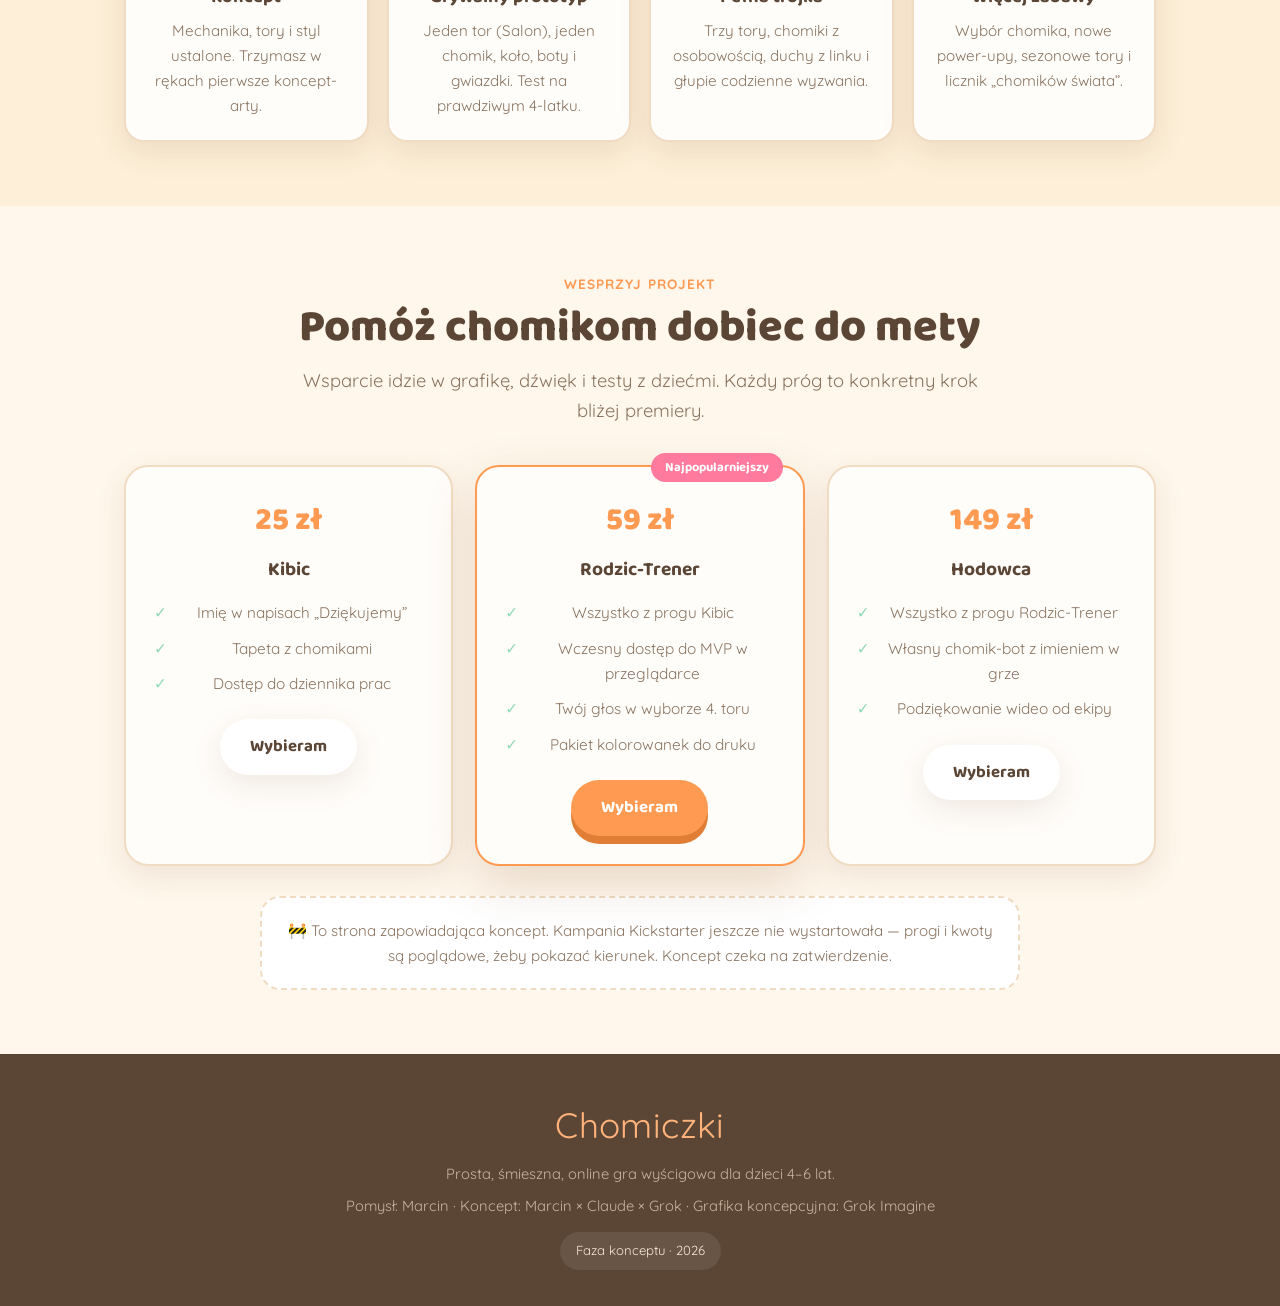
==== commit dc738f08: "Aktualizacja opisu mechaniki do v2 (auto-run + 3 pasy, przeszkody, ziarna) Co-Authored-By: Claude Op" ====
--- a/index.html
+++ b/index.html
@@ -173,11 +173,11 @@
   <div class="wrap">
     <span class="eyebrow">Czym są Chomiczki</span>
     <h2>Wyścig, w którym nie da się przegrać</h2>
-    <p class="lead">Chomiki biegają w kółkach jak w klatce — im szybciej maluch stuka w wielkie koło na ekranie, tym szybciej jego chomik pędzi po torze. Bez czytania, bez skomplikowanych przycisków, bez płaczu po porażce. Każdy wyścig kończy się fanfarą i gwiazdkami.</p>
+    <p class="lead">Chomik biegnie sam w swoim kółku przez pokój, a maluch dotyka strony ekranu, żeby przeskoczyć na inny pas — omija śmieszne przeszkody i zbiera ziarenka. Bez czytania, bez skomplikowanych przycisków, bez płaczu po porażce. Każdy bieg kończy się fanfarą i gwiazdkami.</p>
     <div class="grid g3">
-      <div class="card"><div class="ico">👆</div><h3>Jeden paluszek</h3><p>Stukaj w ogromne koło albo przytrzymaj — chomik pędzi. Tor sam pokonuje zakręty, dziecko steruje tylko prędkością.</p></div>
+      <div class="card"><div class="ico">👆</div><h3>Jeden paluszek</h3><p>Chomik biegnie sam. Dotknij lewej, środkowej albo prawej części ekranu — chomik przeskakuje na ten pas. Tylko sterowanie w bok, nic więcej.</p></div>
       <div class="card"><div class="ico">⭐</div><h3>Zawsze wygrana</h3><p>Nie ma „przegrałeś”. Każdy bieg to 1–3 gwiazdki i wielka celebracja. Zero frustracji, sama radość.</p></div>
-      <div class="card"><div class="ico">🤪</div><h3>Czysta głupota</h3><p>Super-ziarno, kłębek wełny, sąsiad z klatki obok który macha łapką — power-upy są tu po to, żeby było śmiesznie.</p></div>
+      <div class="card"><div class="ico">🤪</div><h3>Śmieszne przeszkody</h3><p>Kłębek wełny, kapeć, rozsypane ziarno (poślizg!) — wpadka to komiczne potknięcie, nie porażka. A po drodze zbierasz pyszne ziarenka.</p></div>
     </div>
   </div>
 </section>
@@ -188,12 +188,12 @@
       <img src="art/ui-wheel.webp" alt="Ekran gry z wielkim kołem chomika">
       <div class="txt">
         <span class="eyebrow">Sterowanie</span>
-        <h3>Wielkie koło i już</h3>
-        <p>Zaprojektowane pod grube paluszki i krótką uwagę 4-latka. Koło zajmuje prawie cały ekran, każde stuknięcie daje natychmiastową, przesadzoną reakcję — chomik wymachuje łapkami, lecą gwiazdki, słychać piszczenie.</p>
+        <h3>Trzy pasy, jeden dotyk</h3>
+        <p>Zaprojektowane pod grube paluszki i krótką uwagę 4-latka. Ekran to trzy wielkie strefy — dotknij którejkolwiek, a chomik płynnie przeskakuje na ten pas. Żadnych małych przycisków, żadnego celowania.</p>
         <ul class="ticks">
-          <li>Tryb „stukania” dla starszych, „przytrzymania” dla najmłodszych</li>
-          <li>Zero tekstu — wszystko pokazane obrazkiem i dźwiękiem</li>
-          <li>Działa w przeglądarce, na tablecie i telefonie</li>
+          <li>Chomik biegnie sam — dziecko tylko wybiera pas (lewo, środek, prawo)</li>
+          <li>Omijaj przeszkody, zbieraj ziarenka — im więcej, tym więcej gwiazdek</li>
+          <li>Zero tekstu, działa w przeglądarce na tablecie i telefonie</li>
         </ul>
       </div>
     </div>
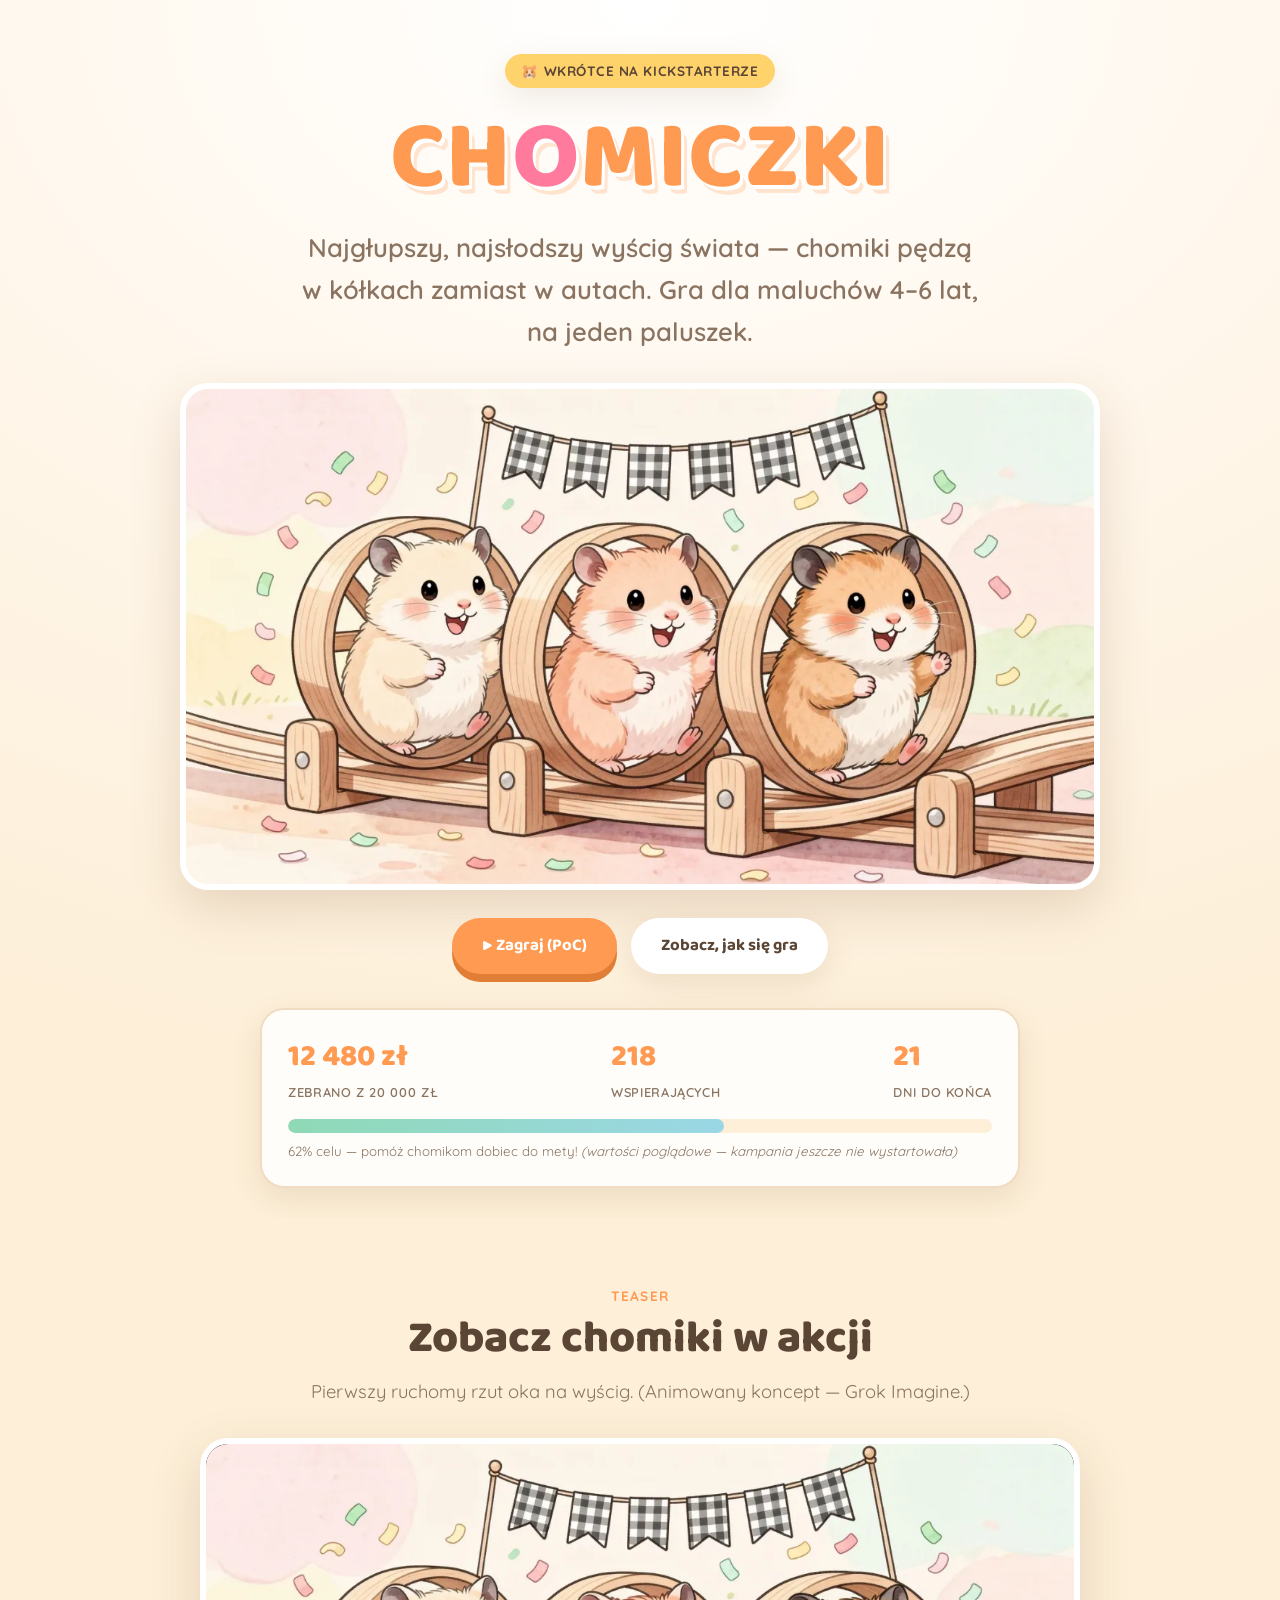
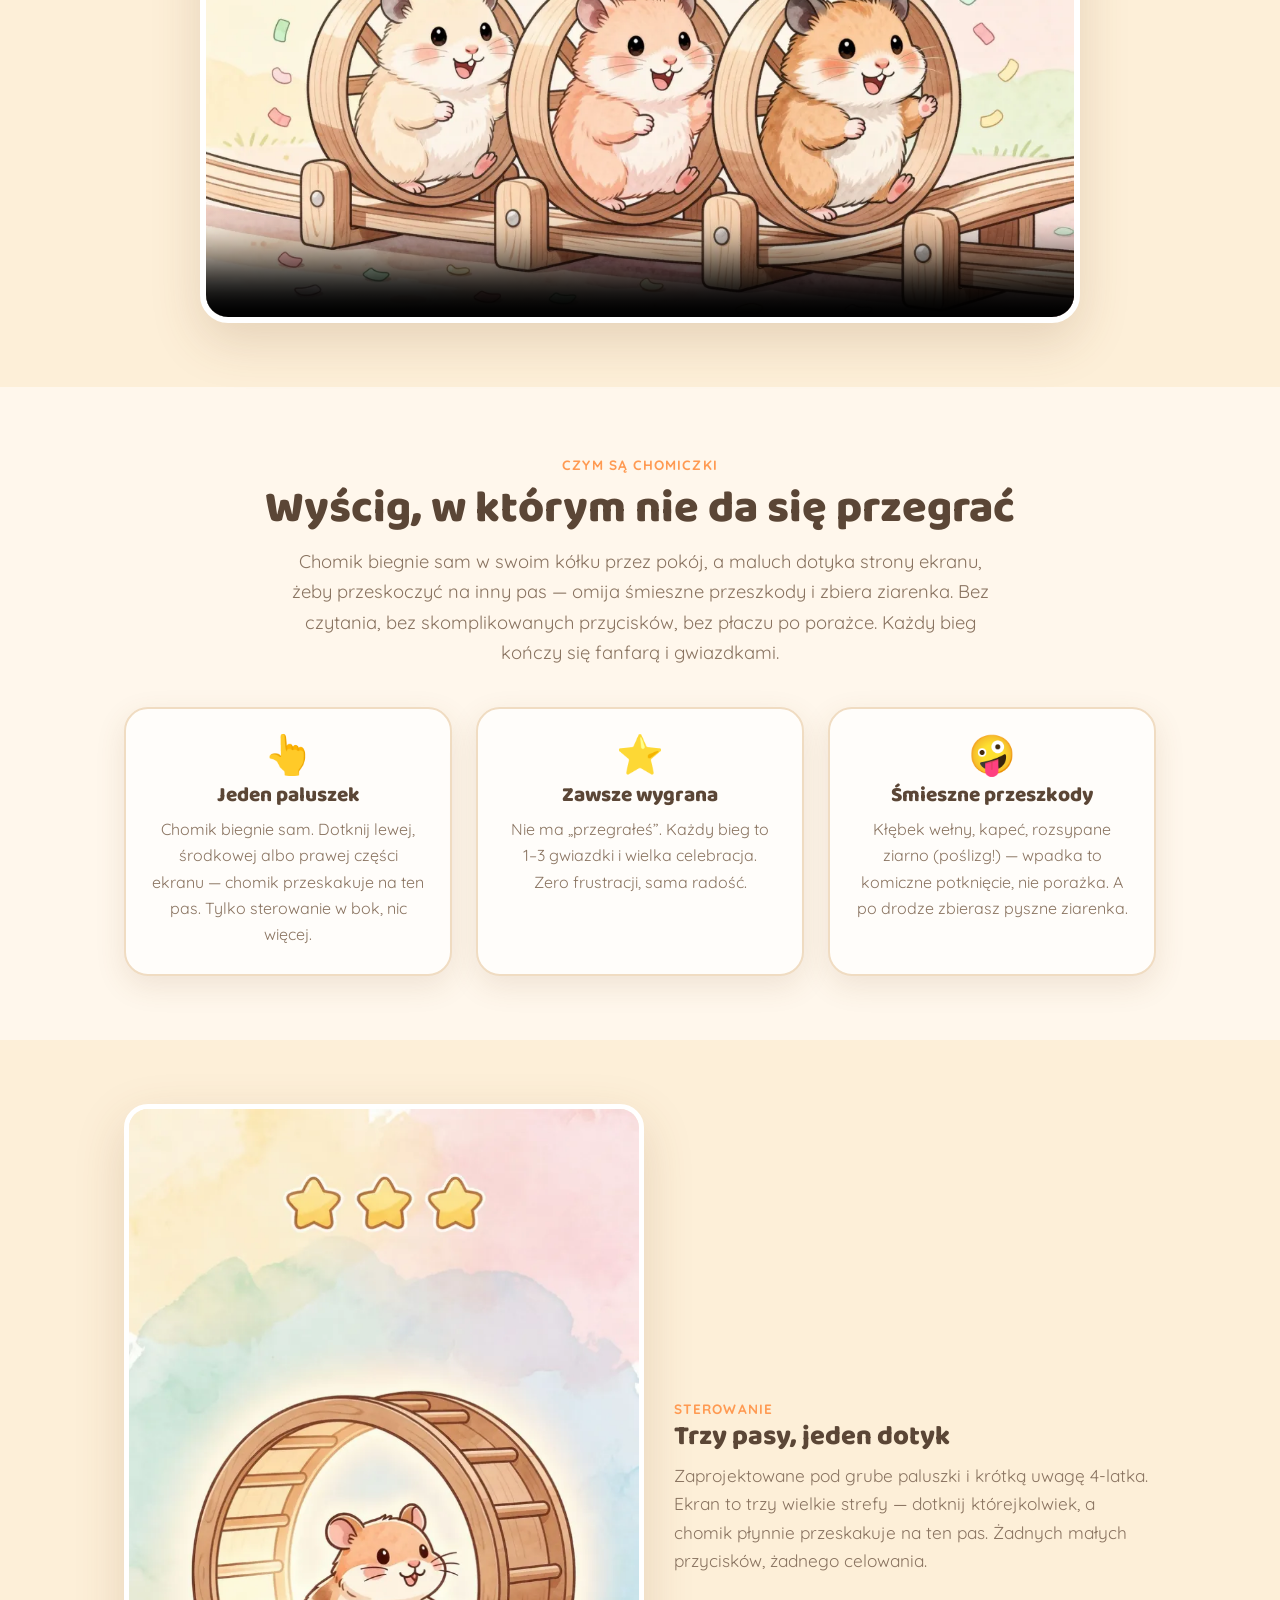
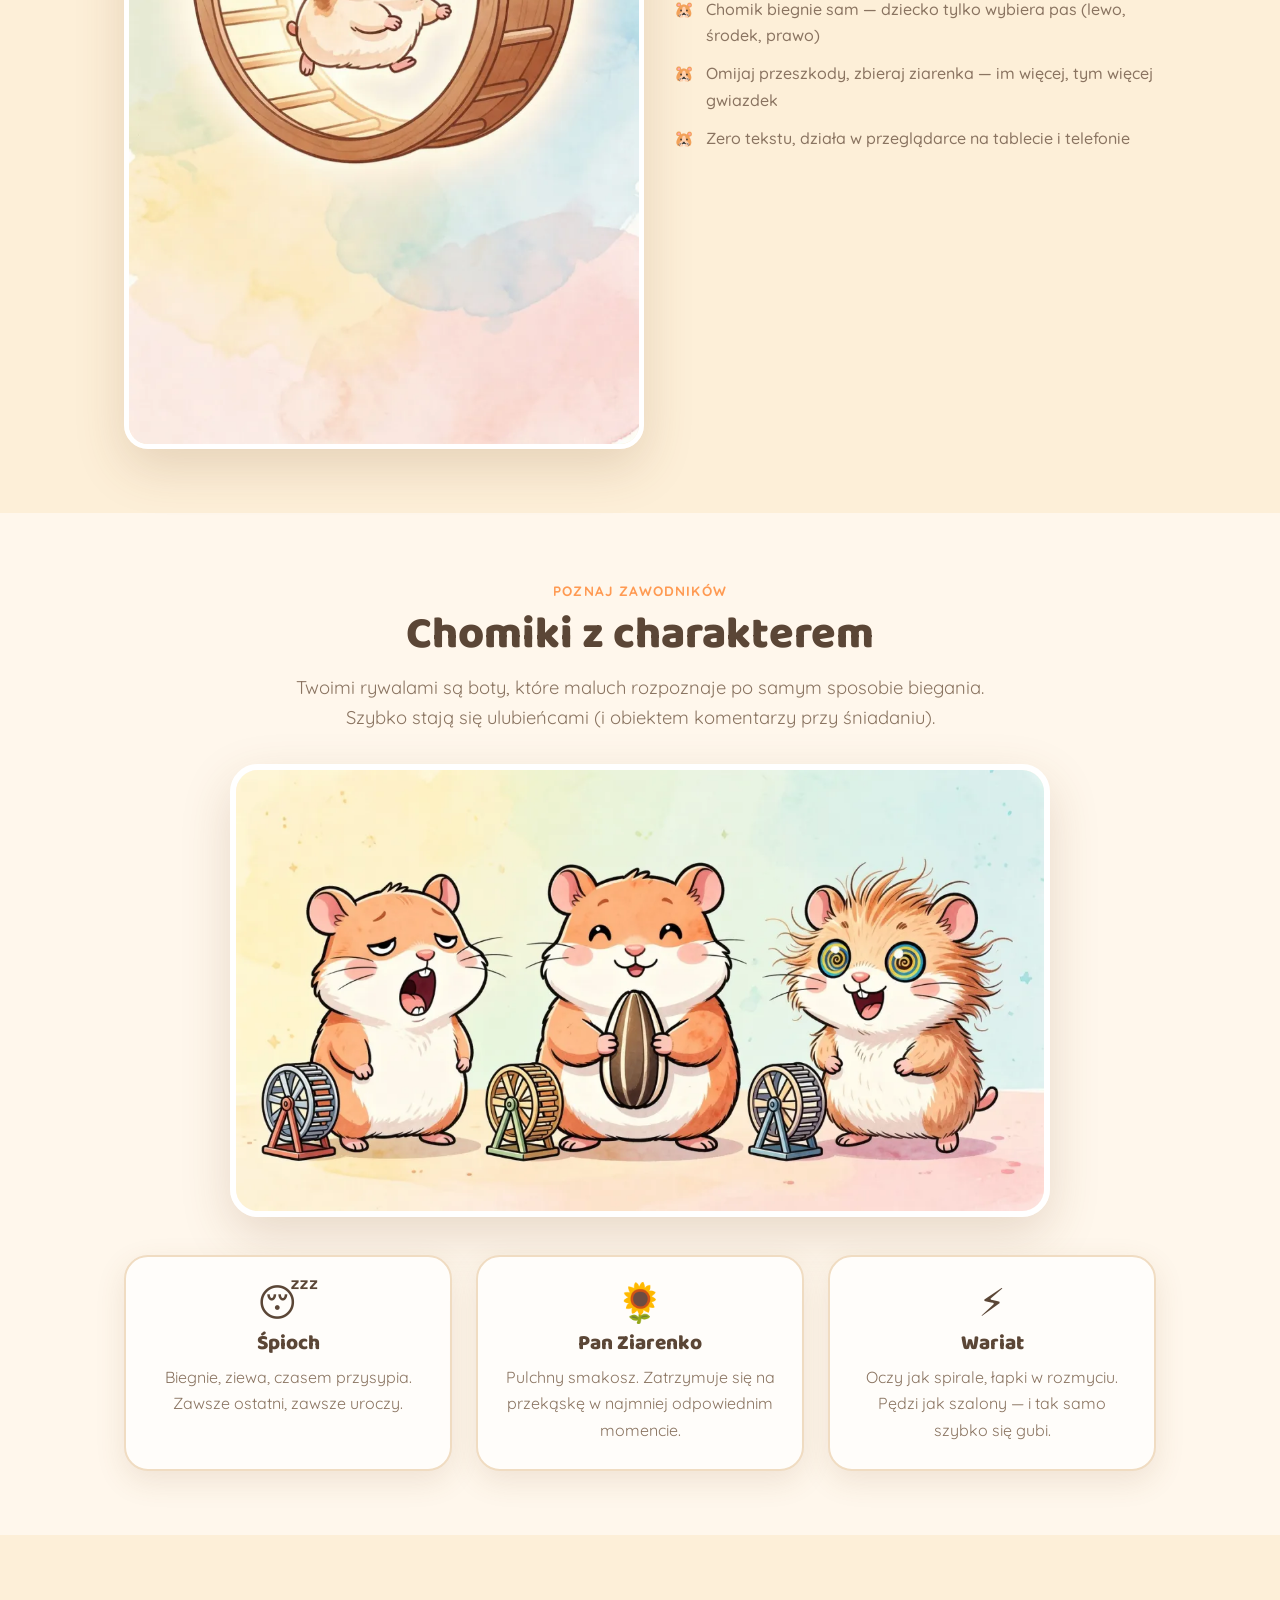
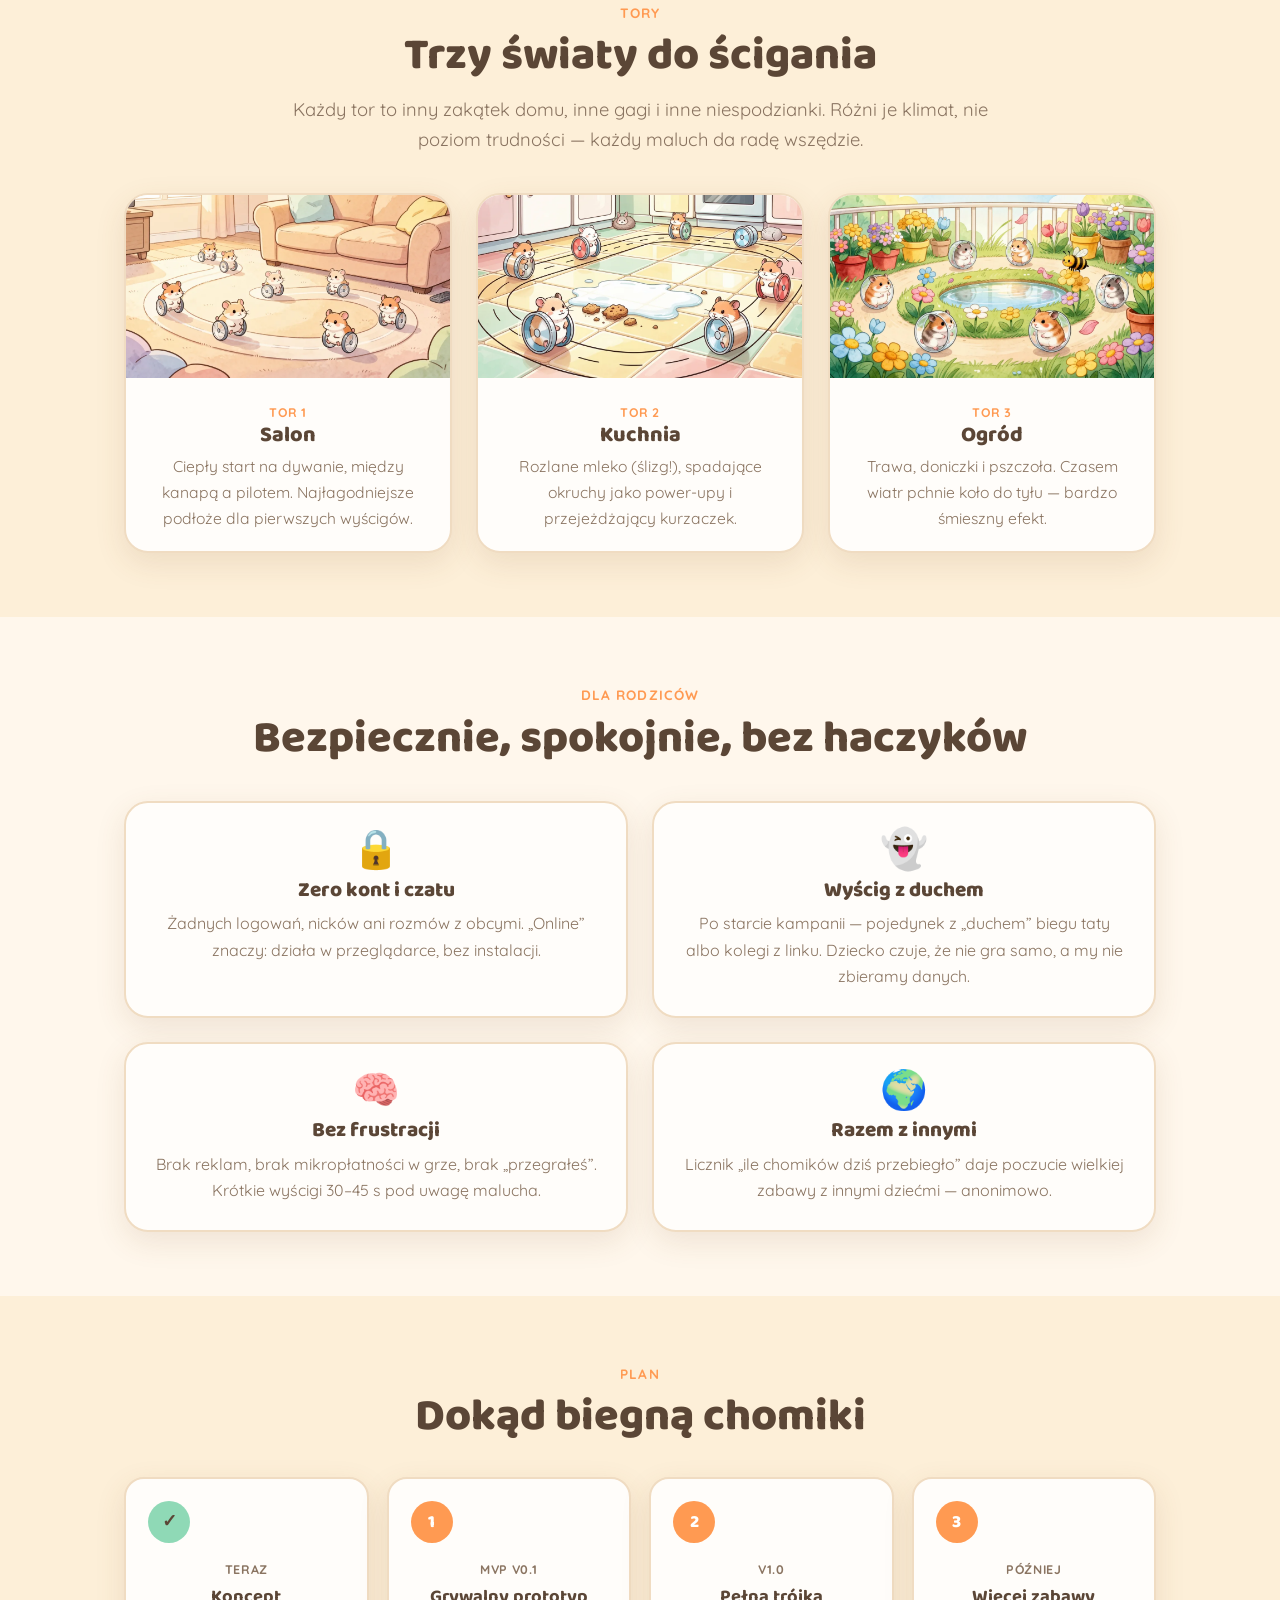
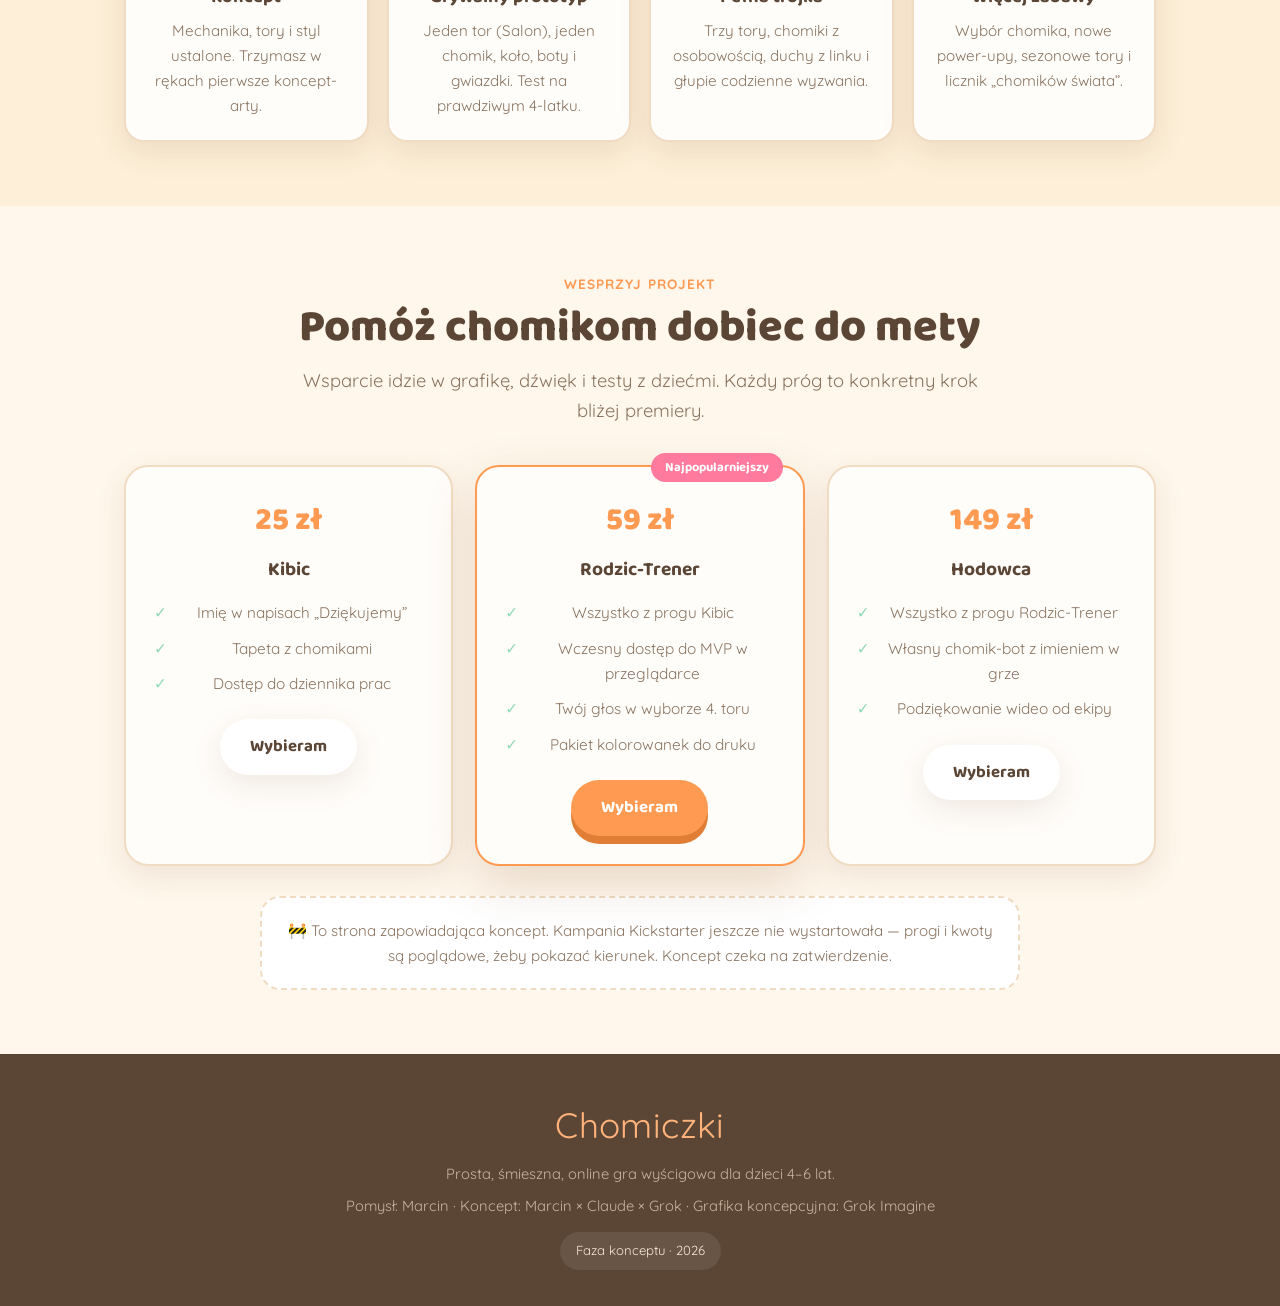
==== commit 5261bf1f: "Grywalny PoC gry (Phaser 3.90): menu, auto-run 3 pasy, ziarna+power-up, meta, score Bug-hunt kodu: G" ====
--- a/index.html
+++ b/index.html
@@ -144,7 +144,7 @@
     <p class="tagline">Najgłupszy, najsłodszy wyścig świata — chomiki pędzą w kółkach zamiast w autach. Gra dla maluchów 4–6 lat, na jeden paluszek.</p>
     <img class="hero-art" src="art/hero.webp" alt="Trzy chomiki na starcie wyścigu w kołkach">
     <div class="cta-row">
-      <a class="btn btn-primary" href="#wesprzyj">Wesprzyj projekt</a>
+      <a class="btn btn-primary" href="game/">▶ Zagraj (PoC)</a>
       <a class="btn btn-ghost" href="#gra">Zobacz, jak się gra</a>
     </div>
 
